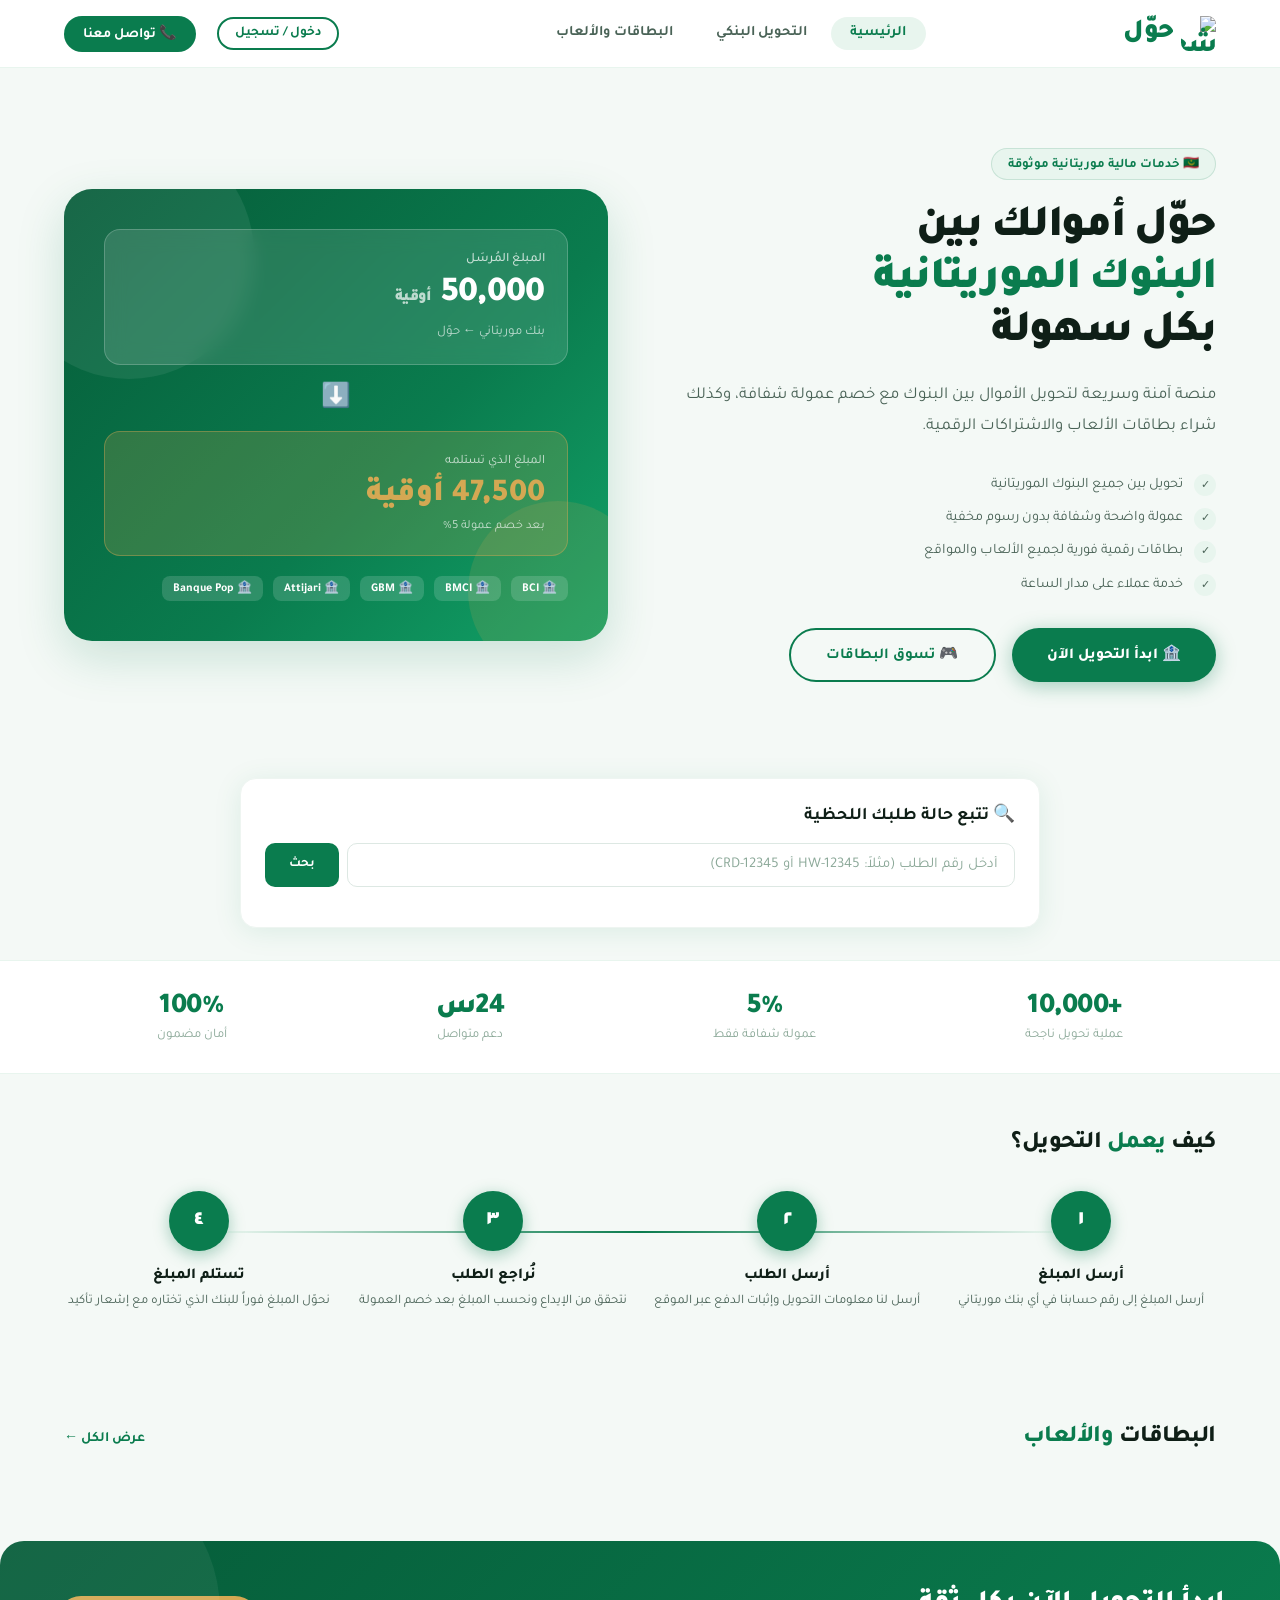
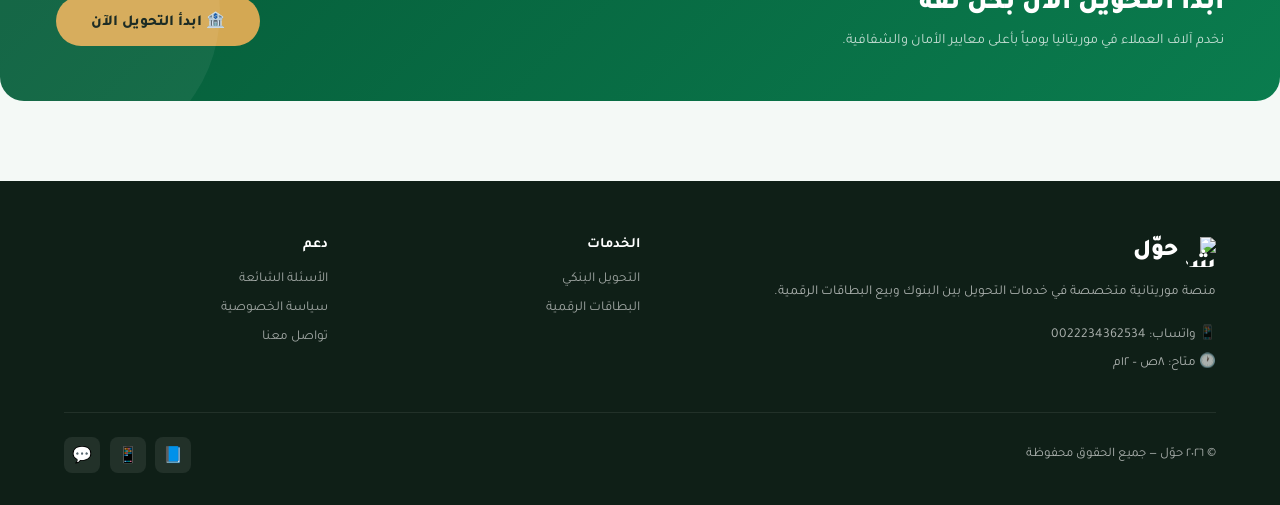
==== hwwil/public/index.html @ e420f44a "حفظ التعديلات النهائية لملفات الموقع" ====
<!DOCTYPE html>
<html lang="ar" dir="rtl">
<head><meta name="google-site-verification" content="wZn0Ly3qdV8YL1zXf5QxvAl361QUA0ZazM_RmFTi9qs" />
<meta charset="UTF-8"/>
<meta name="viewport" content="width=device-width, initial-scale=1.0"/>
<title>حوّل | خدمات التحويل والبطاقات الرقمية</title>

<meta name="description" content="موقع حوّل (Hawwil) - المنصة الموريتانية الأسرع والأكثر أماناً للتحويل المالي بين البنوك وشراء البطاقات الرقمية وبطاقات الألعاب.">
<meta name="keywords" content="حوّل, hawwil, تحويل بنكي موريتانيا, بنكيلي, السداد, مصروفي, بطاقات جوجل بلاي, شحن ألعاب, موريتانيا">
<meta name="author" content="Hawwil">

<meta property="og:title" content="حوّل | خدمات التحويل والبطاقات الرقمية">
<meta property="og:description" content="المنصة الموريتانية الأسرع والأكثر أماناً للتحويل المالي وشراء البطاقات الرقمية.">
<meta property="og:image" content="/apple-icon.png">
<meta property="og:type" content="website">

<meta name="apple-mobile-web-app-capable" content="yes">
<meta name="apple-mobile-web-app-status-bar-style" content="default">
<meta name="apple-mobile-web-app-title" content="حوّل">
<meta name="application-name" content="حوّل">

<link rel="apple-touch-icon" href="/apple-icon.png">
<link rel="icon" type="image/png" href="/apple-icon.png">

<link href="https://fonts.googleapis.com/css2?family=Tajawal:wght@300;400;500;700;800;900&display=swap" rel="stylesheet"/>
<link rel="stylesheet" href="css/index.css"/>
<link rel="stylesheet" href="css/main.css"/>
<style>
  /* توسيع حاوية الموقع لتقليل الفراغ الجانبي */
  body { overflow-x: hidden; }
  .hero, .stats-inner, .section, .footer-grid, .trust-banner { max-width: 1400px !important; margin: 0 auto; }
  
  .section-title-sm { font-size: 1.4rem; font-weight: 800; color: var(--ink); margin-bottom: 1.5rem; display: flex; align-items: center; gap: 0.6rem; }
  .section-title-sm span { font-size: 1.8rem; }
  .order-card { background: var(--white); border: 1.5px solid var(--sand); border-radius: 12px; padding: 1.2rem; margin-bottom: 1rem; box-shadow: var(--shadow); }
  .order-card-header { display: flex; justify-content: space-between; align-items: center; margin-bottom: 1rem; border-bottom: 1px dashed var(--sand); padding-bottom: .8rem; }
  .order-ref { font-family: monospace; font-size: .9rem; font-weight: 800; color: var(--green); background: var(--green-light); padding: .2rem .6rem; border-radius: 6px; }
  .order-status { font-size: .8rem; font-weight: 700; padding: .3rem .8rem; border-radius: 99px; }
  .status-pending { background: #FEF3C7; color: #D97706; }
  .status-done { background: var(--green-light); color: var(--green); }
  .status-rejected { background: var(--red-light); color: var(--red); }

  /* 🟢 تنسيقات السلايدر (من الحافة للحافة) 🟢 */
  .main-slider {
    position: relative;
    width: 100vw; /* يأخذ عرض الشاشة بالكامل */
    margin-right: calc(-50vw + 50%); /* اختراق الهوامش الجانبية يميناً */
    margin-left: calc(-50vw + 50%); /* اختراق الهوامش الجانبية يساراً */
    height: 240px; /* ارتفاع مناسب للجوال */
    background: #111;
    overflow: hidden;
    margin-bottom: 2.5rem;
    margin-top: -1rem; /* تقليل الفراغ العلوي */
  }
  @media (min-width: 768px) {
    .main-slider { height: 420px; } /* ارتفاع أكبر للآيباد والكمبيوتر */
  }
  .slider-wrapper {
    display: flex;
    width: 100%;
    height: 100%;
    transition: transform 0.6s cubic-bezier(0.25, 1, 0.5, 1);
  }
  .slide {
    min-width: 100%;
    height: 100%;
    position: relative;
    display: flex;
    align-items: center;
    justify-content: center;
    cursor: pointer;
    overflow: hidden;
  }
  /* الخلفية الضبابية لملء الفراغات الجانبية */
  .slide-bg {
    position: absolute;
    top: -30px; right: -30px; bottom: -30px; left: -30px;
    background-size: cover;
    background-position: center;
    filter: blur(25px) brightness(0.35); /* تأثير الضباب والظلام */
    z-index: 1;
  }
  /* الصورة الواضحة في المنتصف (بدون أي قص) */
  .slide img {
    position: relative;
    z-index: 2;
    max-width: 85%;
    max-height: 60%; /* يحمي الصورة من أن تلمس الحواف العلوية والسفلية */
    object-fit: contain; /* يمنع قص الصورة نهائياً */
    filter: drop-shadow(0 10px 20px rgba(0,0,0,0.6));
    transition: transform 0.3s;
  }
  .slide:hover img {
    transform: scale(1.05);
  }
  
  /* زر تسوق الآن بالأبيض والأخضر الداكن */
  .slide-btn {
    position: absolute;
    bottom: 20px;
    z-index: 3;
    background: var(--white); 
    color: var(--green-dark);
    padding: 8px 30px;
    border-radius: 99px;
    font-weight: 800;
    font-size: 1rem;
    box-shadow: 0 4px 15px rgba(0, 0, 0, 0.3);
    pointer-events: none;
  }
  
  /* الأسهم */
  .slider-nav {
    position: absolute; top: 50%; width: 100%;
    display: flex; justify-content: space-between;
    transform: translateY(-50%); padding: 0 1rem; pointer-events: none; z-index: 5;
  }
  .nav-btn {
    background: rgba(0,0,0,0.4); backdrop-filter: blur(5px);
    color: white; border: 2px solid rgba(255,255,255,0.2);
    width: 44px; height: 44px; border-radius: 50%;
    cursor: pointer; pointer-events: auto; display: flex; align-items: center; justify-content: center; font-size: 1.2rem; transition: all 0.3s;
  }
  .nav-btn:hover { background: var(--white); color: var(--green); border-color: var(--white); }
  
  /* النقاط السفلى */
  .slider-dots {
    position: absolute; bottom: 25px; left: 50%;
    transform: translateX(-50%); display: flex; gap: 8px; z-index: 5;
  }
  .dot { width: 8px; height: 8px; border-radius: 50%; background: rgba(255,255,255,0.4); cursor: pointer; transition: all 0.3s; }
  .dot.active { background: var(--white); width: 24px; border-radius: 8px; }

  /* 🟢 حل سحري لصور المنتجات في الأقسام السفلية لتكون كاملة وبدون قص 🟢 */
  .game-cover {
    display: flex;
    align-items: center;
    justify-content: center;
    padding: 15px; /* يترك مساحة تنفس حول الصورة */
  }
  .game-cover-img {
    object-fit: contain !important; /* يجبر الصورة على الظهور كاملة */
    width: 100% !important;
    height: 100% !important;
    border-radius: 0 !important; /* إلغاء التدوير الافتراضي إذا كان يسبب مشاكل */
    filter: drop-shadow(0 4px 8px rgba(0,0,0,0.2));
    transition: transform 0.3s;
  }
  .game-card:hover .game-cover-img {
    transform: scale(1.08); /* تكبير ناعم عند مرور الماوس */
  }

  @media (max-width: 800px) {
    nav { flex-wrap: wrap !important; padding: 0.8rem !important; }
    .logo { order: 1; }
    .nav-right { order: 2; }
    .nav-tabs { display: flex !important; order: 3; width: 100%; margin-top: 1rem; overflow-x: auto; white-space: nowrap; padding-bottom: 0.5rem; justify-content: flex-start !important; }
    .nav-tabs::-webkit-scrollbar { display: none; }
    .nav-tab { flex-shrink: 0; font-size: 0.85rem !important; }
    #navLoginBtn { padding: 0.4rem 0.6rem !important; font-size: 0.75rem !important; margin-left: 0.3rem !important; }
    .whatsapp-btn { padding: 0.4rem 0.6rem !important; font-size: 0.75rem !important; }
  }
</style>
</head>
<body>

<nav>
  <a href="#" class="logo" style="display: flex; align-items: center; gap: 0.5rem;">
    <img src="/apple-icon.png" alt="شعار حوّل" style="width: 35px; height: 35px; border-radius: 8px; object-fit: cover;">حوّل
  </a>
  <div class="nav-tabs">
    <button class="nav-tab active" onclick="showPage('home')">الرئيسية</button>
    <button class="nav-tab" onclick="showPage('transfer')">التحويل البنكي</button>
    <button class="nav-tab" onclick="showPage('cards')">البطاقات والألعاب</button>
    <button class="nav-tab" id="navProfileBtn" onclick="showPage('profile')" style="display:none;">👤 حسابي</button>
  </div>
  <div class="nav-right">
    <button class="btn-outline" id="navLoginBtn" onclick="openAuthModal()" style="padding: 0.4rem 1rem; font-size: 0.85rem; margin-left: 0.5rem;">دخول / تسجيل</button>
    <button class="whatsapp-btn" onclick="window.open('https://wa.me/22234362534','_blank')">📞 تواصل معنا</button>
  </div>
</nav>

<div class="page active" id="page-home">
  <div style="max-width:1400px;margin:0 auto">
    <div class="hero">
      <div>
        <div class="hero-badge">🇲🇷 خدمات مالية موريتانية موثوقة</div>
        <h1>حوّل أموالك بين<br/><em>البنوك الموريتانية</em><br/>بكل سهولة</h1>
        <p class="hero-sub">منصة آمنة وسريعة لتحويل الأموال بين البنوك مع خصم عمولة شفافة، وكذلك شراء بطاقات الألعاب والاشتراكات الرقمية.</p>
        <div class="hero-features">
          <div class="hero-feat"><div class="feat-check">✓</div>تحويل بين جميع البنوك الموريتانية</div>
          <div class="hero-feat"><div class="feat-check">✓</div>عمولة واضحة وشفافة بدون رسوم مخفية</div>
          <div class="hero-feat"><div class="feat-check">✓</div>بطاقات رقمية فورية لجميع الألعاب والمواقع</div>
          <div class="hero-feat"><div class="feat-check">✓</div>خدمة عملاء على مدار الساعة</div>
        </div>
        <div class="hero-cta">
          <button class="btn-main" onclick="showPage('transfer')">🏦 ابدأ التحويل الآن</button>
          <button class="btn-outline" onclick="showPage('cards')">🎮 تسوق البطاقات</button>
        </div>
      </div>
      <div class="hero-visual">
        <div class="visual-card">
          <div class="visual-card-title">المبلغ المُرسَل</div>
          <div class="visual-amount">50,000 <span style="font-size:1rem;opacity:.7">أوقية</span></div>
          <div class="visual-sub">بنك موريتاني ← حوّل</div>
        </div>
        <div class="visual-arrow">⬇️</div>
        <div class="visual-result">
          <div class="visual-result-label">المبلغ الذي تستلمه</div>
          <div class="visual-result-amount">47,500 أوقية</div>
          <div style="font-size:.78rem;opacity:.7;margin-top:.3rem">بعد خصم عمولة 5%</div>
        </div>
        <div class="visual-banks">
          <div class="vbank">🏦 BCI</div>
          <div class="vbank">🏦 BMCI</div>
          <div class="vbank">🏦 GBM</div>
          <div class="vbank">🏦 Attijari</div>
          <div class="vbank">🏦 Banque Pop</div>
        </div>
      </div>
    </div>

    <div class="search-order-container" style="max-width:800px; margin: 2rem auto; padding: 1.5rem; background: var(--white); border-radius: 16px; border: 1.5px solid var(--sand); box-shadow: var(--shadow);">
      <h3 style="margin-bottom: 1rem; display: flex; align-items: center; gap: .5rem; font-size: 1.1rem; color: var(--ink);">🔍 تتبع حالة طلبك اللحظية</h3>
      <div style="display: flex; gap: .5rem;">
        <input type="text" id="orderIdInput" class="form-input" placeholder="أدخل رقم الطلب (مثلاً: HW-12345 أو CRD-12345)" style="flex: 1; border: 1.5px solid #DDE8E3;">
        <button onclick="checkOrderStatus()" style="background: var(--green); color: white; border: none; padding: .8rem 1.5rem; border-radius: 10px; cursor: pointer; font-weight: bold; font-family: inherit;">بحث</button>
      </div>
      <div id="orderStatusResult" style="margin-top: 1rem; text-align: center; font-weight: 800; font-size: 1.1rem;"></div>
    </div>

  </div>

  <div class="stats-bar">
    <div class="stats-inner">
      <div class="stat"><div class="stat-val">+10,000</div><div class="stat-label">عملية تحويل ناجحة</div></div>
      <div class="stat"><div class="stat-val">5%</div><div class="stat-label">عمولة شفافة فقط</div></div>
      <div class="stat"><div class="stat-val">24س</div><div class="stat-label">دعم متواصل</div></div>
      <div class="stat"><div class="stat-val">100%</div><div class="stat-label">أمان مضمون</div></div>
    </div>
  </div>

  <div class="section">
    <div class="section-head">
      <h2 class="section-title">كيف <span>يعمل</span> التحويل؟</h2>
    </div>
    <div class="steps">
      <div class="step"><div class="step-num">١</div><div class="step-title">أرسل المبلغ</div><div class="step-desc">أرسل المبلغ إلى رقم حسابنا في أي بنك موريتاني</div></div>
      <div class="step"><div class="step-num">٢</div><div class="step-title">أرسل الطلب</div><div class="step-desc">أرسل لنا معلومات التحويل وإثبات الدفع عبر الموقع</div></div>
      <div class="step"><div class="step-num">٣</div><div class="step-title">نُراجع الطلب</div><div class="step-desc">نتحقق من الإيداع ونحسب المبلغ بعد خصم العمولة</div></div>
      <div class="step"><div class="step-num">٤</div><div class="step-title">تستلم المبلغ</div><div class="step-desc">نحوّل المبلغ فوراً للبنك الذي تختاره مع إشعار تأكيد</div></div>
    </div>
  </div>

  <div class="section">
    <div class="section-head">
      <h2 class="section-title">البطاقات <span>والألعاب</span></h2>
      <a href="#" class="see-all" onclick="showPage('cards');return false">عرض الكل ←</a>
    </div>
    <div class="games-grid" id="homeGamesGrid"></div>
  </div>

  <div style="max-width:1400px;margin:0 auto">
    <div class="trust-banner">
      <div>
        <h2>ابدأ التحويل الآن بكل ثقة</h2>
        <p>نخدم آلاف العملاء في موريتانيا يومياً بأعلى معايير الأمان والشفافية.</p>
      </div>
      <button class="trust-btn" onclick="showPage('transfer')">🏦 ابدأ التحويل الآن</button>
    </div>
  </div>
</div>

<div class="page" id="page-transfer">
  <div class="transfer-page">
    <div class="transfer-header">
      <div style="display:inline-flex;align-items:center;gap:.5rem;background:var(--green-light);color:var(--green);border-radius:99px;padding:.35rem 1rem;font-size:.82rem;font-weight:700;margin-bottom:1rem">🏦 خدمة التحويل البنكي</div>
      <h2>تحويل بين البنوك الموريتانية</h2>
      <p>أرسل لنا المبلغ وسنحوله لأي بنك تختاره بعد خصم عمولة 5% فقط</p>
    </div>
    <div class="form-card" id="transferForm">
      <div class="form-section-title"><div class="form-section-icon">👤</div>بيانات العميل</div>
      <div class="form-grid">
        <div class="form-group"><label>الاسم الكامل</label><input class="form-input" id="clientName" type="text" placeholder="محمد ولد أحمد"/></div>
        <div class="form-group"><label>رقم الهاتف</label><input class="form-input" id="clientPhone" type="tel" placeholder="2222 00 222"/></div>
      </div>
      <div class="form-section-title" style="margin-top:1.5rem"><div class="form-section-icon">💰</div>المبلغ والعمولة</div>
      <div class="form-grid">
        <div class="form-group"><label>المبلغ المُرسَل (أوقية)</label><input class="form-input" id="sendAmount" type="number" placeholder="10000" oninput="calcAmount()"/></div>
        <div class="form-group"><label>نسبة العمولة</label>
          <select class="form-select" id="commRate" onchange="calcAmount()">
            <option value="5">5% — عادي</option>
          </select>
        </div>
      </div>
      <div class="calc-box">
        <div class="calc-row"><span class="calc-label">المبلغ المُرسَل</span><span class="calc-val" id="calcSent">—</span></div>
        <div class="calc-row"><span class="calc-label">العمولة</span><span class="calc-val" id="calcComm" style="color:#C0392B">—</span></div>
        <div class="calc-row calc-total"><span class="calc-label">✅ المبلغ الذي يستلمه العميل</span><span class="calc-val" id="calcReceive">—</span></div>
      </div>
      <div class="form-section-title" style="margin-top:1.5rem"><div class="form-section-icon">📤</div>بنك الإرسال</div>
      <div class="banks-grid" id="fromBanks"></div>
      
      <div class="divider">⬇ سيتم التحويل إلى</div>
      <div class="form-section-title"><div class="form-section-icon">📥</div>بنك الاستلام</div>
      <div class="banks-grid" id="toBanks"></div>
      
      <div class="form-group full" style="margin-top:1.2rem">
        <label>رقم حساب المستلم (أو رقم الهاتف المربوط بالبنك) *</label>
        <input class="form-input" id="toAccount" type="text" placeholder="مثال: 0000123456 أو 33334444"/>
      </div>
      
      <div class="form-group" style="margin-top:.8rem">
        <label>ملاحظات إضافية (اختياري)</label>
        <input class="form-input" id="notes" type="text" placeholder="أي معلومات إضافية..."/>
      </div>

      <div style="background: var(--green-light); border: 2px dashed var(--green); border-radius: 12px; padding: 1.5rem; text-align: center; margin-top: 1.5rem;">
        <div style="font-weight: 800; color: var(--green); font-size: 1.1rem; margin-bottom: 0.5rem;">📱 رقمنا لاستلام الحوالات</div>
        <div style="font-size: 1.8rem; font-weight: 900; letter-spacing: 2px; color: var(--ink);">34362534</div>
        <div style="font-size: 0.9rem; color: var(--mid); margin-top: 0.5rem;">يرجى تحويل المبلغ الإجمالي إلى هذا الرقم أولاً، ثم إرفاق صورة الوصل أدناه لتأكيد الطلب.</div>
      </div>
      
      <div class="form-section-title" style="margin-top:1.5rem"><div class="form-section-icon">📸</div>إرفاق صورة الوصل (الدليل) *</div>
      <div class="form-group full" style="margin-top:1rem">
        <input type="file" id="receiptImage" accept="image/*" style="display: none;" onchange="handleImagePreview(event, 'transfer')">
        
        <div id="uploadPlaceholder" onclick="document.getElementById('receiptImage').click()" style="border: 2px dashed var(--green); border-radius: 12px; padding: 2rem; text-align: center; cursor: pointer; background: var(--white); transition: all 0.2s;">
          <div style="font-size: 2rem; margin-bottom: 0.5rem;">📥</div>
          <div style="font-weight: 700; color: var(--green);">اضغط هنا لاختيار صورة الوصل</div>
          <div style="font-size: 0.8rem; color: var(--mid); margin-top: 0.3rem;">يدعم JPG, PNG</div>
        </div>

        <div id="imagePreviewContainer" style="display: none; margin-top: 1rem; position: relative; width: fit-content;">
          <img id="imgPreview" src="#" alt="معاينة الوصل" style="max-width: 100%; height: auto; max-height: 250px; border-radius: 12px; border: 2px solid var(--green); box-shadow: var(--shadow);">
          <button type="button" onclick="document.getElementById('receiptImage').click()" style="position: absolute; bottom: 10px; right: 10px; background: rgba(0,0,0,0.7); color: white; border: none; padding: 0.5rem 1rem; border-radius: 8px; cursor: pointer; font-size: 0.8rem;">🔄 تغيير الصورة</button>
        </div>
      </div>

      <button class="submit-btn" style="margin-top:1.5rem" onclick="submitTransfer()">✅ إرسال طلب التحويل</button>
    </div>
    
    <div class="success-card" id="successCard">
      <div class="success-icon">✅</div>
      <div class="success-title">تم استلام طلبك بنجاح!</div>
      <div class="success-sub">سيتم مراجعة طلبك وإتمام التحويل. يمكنك تتبع طلبك عبر الصفحة الرئيسية.</div>
      <div class="success-ref" id="successRef">رقم الطلب: #——</div>
      <button class="btn-main" onclick="resetTransfer()" style="width:100%">طلب تحويل جديد</button>
    </div>
  </div>
</div>

<div class="page" id="page-cards">
  <div class="section" style="padding-top:2rem"> <div class="main-slider" id="cardsSlider">
      <div class="slider-wrapper" id="sliderWrapper">
        </div>
      <div class="slider-nav">
        <button class="nav-btn prev" onclick="moveSlider(-1)">❮</button>
        <button class="nav-btn next" onclick="moveSlider(1)">❯</button>
      </div>
      <div class="slider-dots" id="sliderDots"></div>
    </div>

    <div style="margin-bottom: 3.5rem; background: var(--white); padding: 2rem; border-radius: 16px; border: 1.5px solid var(--sand); box-shadow: var(--shadow);">
      <h3 class="section-title-sm"><span>🎮</span> شحن الألعاب</h3>
      <p style="color: var(--muted); margin-bottom: 1.5rem; font-size: 0.9rem;">شحن فوري لأشهر الألعاب (ببجي، فري فاير، والمزيد)</p>
      <div class="games-grid" id="gamesOnlyGrid"></div>
    </div>

    <div style="margin-bottom: 3.5rem; background: var(--white); padding: 2rem; border-radius: 16px; border: 1.5px solid var(--sand); box-shadow: var(--shadow);">
      <h3 class="section-title-sm"><span>💳</span> بطاقات واشتراكات</h3>
      <p style="color: var(--muted); margin-bottom: 1.5rem; font-size: 0.9rem;">اشتراكات وبطاقات هدايا (نتفلكس، آبل، بلايستيشن، والمزيد)</p>
      <div class="games-grid" id="servicesOnlyGrid"></div>
    </div>

  </div>
</div>

<div class="page" id="page-profile">
  <div class="section" style="padding-top:3rem; max-width:900px; margin:0 auto;">
    <div class="transfer-header" style="margin-bottom:2rem; text-align:right;">
      <h2>👤 حسابي وطلباتي</h2>
      <p id="profileUserEmail" style="color:var(--mid);font-size:1rem;margin-top:.5rem; font-weight:bold;">جاري التحميل...</p>
      <button onclick="logoutUser()" class="btn-outline" style="margin-top:1rem; border-color:var(--red); color:var(--red); padding: .4rem 1rem;">تسجيل الخروج</button>
    </div>
    
    <div style="display:flex; gap:1rem; margin-bottom:1.5rem; border-bottom:1.5px solid var(--sand); padding-bottom:1rem;">
      <button class="nav-tab active" id="tabMyTransfers" onclick="switchProfileTab('transfers')">🏦 تحويلاتي</button>
      <button class="nav-tab" id="tabMyCards" onclick="switchProfileTab('cards')">🎮 بطاقاتي</button>
    </div>

    <div id="myTransfersContainer">
      <div id="myTransfersList">
        <p style="text-align:center; padding:2rem; color:var(--muted);">⏳ جاري جلب التحويلات...</p>
      </div>
    </div>

    <div id="myCardsContainer" style="display:none;">
      <div id="myCardsList">
        <p style="text-align:center; padding:2rem; color:var(--muted);">⏳ جاري جلب البطاقات...</p>
      </div>
    </div>
  </div>
</div>

<div class="modal-overlay" id="modal" onclick="closeModal(event)">
  <div class="modal">
    <div class="modal-header">
      <div class="modal-title" id="modalTitle">اختر الباقة</div>
      <button class="modal-close" onclick="closeModal()">✕</button>
    </div>
    <div class="modal-body">
      <div class="modal-game-info">
        <div class="modal-icon" id="modalIcon" style="background:var(--green-light)"></div>
        <div><div class="modal-game-name" id="modalGameName"></div><div class="modal-game-sub">اختر الكمية المناسبة</div></div>
      </div>
      
      <div class="modal-pkgs" id="modalPkgs"></div>
      
      <div class="form-section-title" style="margin-top:1.2rem"><div class="form-section-icon">🏦</div>اختر بنك الدفع</div>
      <div class="banks-grid" id="paymentBanks" style="margin-bottom: 1.2rem; gap: 0.5rem; grid-template-columns: repeat(auto-fill, minmax(100px, 1fr));">
        </div>
      
      <div class="form-group" style="margin-bottom:1rem">
          <label>معرّف اللاعب / الحساب (اختياري للبطاقات)</label>
          <input class="form-input" id="modalPlayerId" type="text" placeholder="أدخل معرفك أو حسابك"/>
      </div>
      
      <div class="form-group" style="margin-bottom:1.2rem">
          <label>رقم هاتفك للتأكيد</label>
          <input class="form-input" id="modalPhone" type="tel" placeholder="2222 00 222"/>
      </div>
      
      <div class="calc-box" style="margin-bottom:1.2rem">
        <div class="calc-row calc-total"><span class="calc-label">💰 إجمالي المبلغ</span><span class="calc-val" id="modalTotal">اختر باقة أولاً</span></div>
      </div>

      <div style="background: var(--green-light); border: 2px dashed var(--green); border-radius: 12px; padding: 1rem; text-align: center; margin-bottom: 1.5rem;">
        <div style="font-weight: 800; color: var(--green); font-size: 1rem; margin-bottom: 0.3rem;" id="paymentInstruction">📱 للطلب يرجى الدفع للرقم:</div>
        <div style="font-size: 1.5rem; font-weight: 900; letter-spacing: 2px; color: var(--ink);">34362534</div>
      </div>

      <div class="form-group full" style="margin-bottom:1.5rem">
        <label style="font-weight: 800; display: block; margin-bottom: 0.5rem;">صورة الوصل (إلزامي) *</label>
        <input type="file" id="modalReceiptImage" accept="image/*" style="display: none;" onchange="handleImagePreview(event, 'card')">
        
        <div id="modalUploadPlaceholder" onclick="document.getElementById('modalReceiptImage').click()" style="border: 2px dashed var(--green); border-radius: 10px; padding: 1.5rem; text-align: center; cursor: pointer; background: var(--white); transition: all 0.2s;">
          <div style="font-size: 1.5rem; margin-bottom: 0.5rem;">📥</div>
          <div style="font-weight: 700; color: var(--green); font-size: 0.9rem;">اضغط لإرفاق وصل الدفع</div>
        </div>

        <div id="modalImagePreviewContainer" style="display: none; margin-top: 0.5rem; position: relative; width: 100%; text-align: center;">
          <img id="modalImgPreview" src="#" alt="معاينة الوصل" style="max-width: 100%; height: auto; max-height: 150px; border-radius: 10px; border: 2px solid var(--green);">
          <button type="button" onclick="document.getElementById('modalReceiptImage').click()" style="position: absolute; bottom: 5px; right: 5px; background: rgba(0,0,0,0.7); color: white; border: none; padding: 0.3rem 0.6rem; border-radius: 6px; cursor: pointer; font-size: 0.75rem;">🔄 تغيير</button>
        </div>
      </div>
      
      <button class="submit-btn" onclick="submitCard()">✅ إرسال الطلب الآن</button>
    </div>
  </div>
</div>

<div class="modal-overlay" id="authModal" onclick="closeAuthModal(event)">
  <div class="modal" style="max-width: 400px; margin: auto;">
    <div class="modal-header">
      <div class="modal-title" id="authModalTitle">تسجيل الدخول</div>
      <button class="modal-close" onclick="document.getElementById('authModal').classList.remove('open')">✕</button>
    </div>
    <div class="modal-body">
      <div style="display:flex; gap:1rem; margin-bottom:1.5rem;">
        <button class="nav-tab active" id="authLoginTab" style="flex:1; text-align:center;" onclick="switchAuthMode('login')">دخول</button>
        <button class="nav-tab" id="authRegisterTab" style="flex:1; text-align:center;" onclick="switchAuthMode('register')">حساب جديد</button>
      </div>
      
      <div class="form-group"><label>البريد الإلكتروني</label><input class="form-input" id="authEmail" type="email" placeholder="example@gmail.com"/></div>
      <div class="form-group" style="margin-bottom:1.5rem"><label>كلمة المرور</label><input class="form-input" id="authPass" type="password" placeholder="••••••••"/></div>
      <div id="authErrorMsg" style="color:var(--red); font-size:.85rem; margin-bottom:1rem; text-align:center; display:none;"></div>
      
      <button class="submit-btn" id="authSubmitBtn" onclick="handleAuthEmail()">تسجيل الدخول</button>

      <div style="text-align:center; margin:1.5rem 0; color:var(--muted); font-size:.85rem; position:relative;">
        <hr style="border:none; border-top:1px solid var(--sand); position:absolute; top:50%; width:100%; z-index:1;">
        <span style="background:var(--white); padding:0 10px; position:relative; z-index:2;">أو</span>
      </div>

      <button class="submit-btn" style="background:#fff; color:var(--ink); border:1.5px solid var(--sand); display:flex; align-items:center; justify-content:center; gap:.8rem;" onclick="handleAuthGoogle()">
        <img src="https://www.gstatic.com/firebasejs/ui/2.0.0/images/auth/google.svg" style="width:20px;">
        المتابعة باستخدام Google
      </button>
    </div>
  </div>
</div>

<footer>
  <div class="footer-grid">
    <div>
      <div class="footer-logo" style="display: flex; align-items: center; gap: 0.5rem;">
        <img src="/apple-icon.png" alt="شعار حوّل" style="width: 30px; height: 30px; border-radius: 6px; object-fit: cover;">حوّل
      </div>
      <p class="footer-desc">منصة موريتانية متخصصة في خدمات التحويل بين البنوك وبيع البطاقات الرقمية.</p>
      <div class="footer-contact">
        <div class="footer-contact-item">📱 واتساب: 0022234362534</div>
        <div class="footer-contact-item">🕐 متاح: ٨ص – ١٢م</div>
      </div>
    </div>
    <div>
      <div class="fh">الخدمات</div>
      <ul class="fl">
        <li><a href="#" onclick="showPage('transfer');return false">التحويل البنكي</a></li>
        <li><a href="#" onclick="showPage('cards');return false">البطاقات الرقمية</a></li>
      </ul>
    </div>
    <div>
      <div class="fh">دعم</div>
      <ul class="fl">
        <li><a href="#">الأسئلة الشائعة</a></li>
        <li><a href="#">سياسة الخصوصية</a></li>
        <li><a href="#">تواصل معنا</a></li>
      </ul>
    </div>
  </div>
  <div class="footer-bottom">
    <div>© ٢٠٢٦ حوّل — جميع الحقوق محفوظة</div>
    <div class="footer-social">
      <button class="soc" onclick="window.open('https://www.facebook.com/share/1HhNm2E6GH/?mibextid=wwXIfr','_blank')">📘</button>
      <button class="soc" onclick="window.open('https://www.tiktok.com/@hawwil2.web.app?_r=1&_t=ZS-96BizYmtasS','_blank')">📱</button>
      <button class="soc" onclick="window.open('https://wa.me/22234362534','_blank')">💬</button>
    </div>
  </div>
</footer>

<div class="toast" id="toast"></div>
<script type="module" src="js/index.js"></script>
</body>
</html>
---- hwwil/public/css/index.css ----
/* ══════════════════════════════════════
   base.css — المتغيرات والأساسيات
   ══════════════════════════════════════ */

*,*::before,*::after{box-sizing:border-box;margin:0;padding:0}

:root{
  --green:#0A7C4E;
  --green-dark:#065C39;
  --green-light:#E8F5EE;
  --green-mid:#12A368;
  --gold:#D4A853;
  --gold-light:#FBF4E3;
  --ink:#0F1F17;
  --mid:#4A6357;
  --muted:#8BA898;
  --bg:#F4F9F6;
  --white:#FFFFFF;
  --sand:#EEF5F1;
  --radius:16px;
  --shadow:0 4px 28px rgba(10,124,78,.10);
  --shadow-lg:0 16px 48px rgba(10,124,78,.18);
}

body{
  font-family:'Tajawal',sans-serif;
  background:var(--bg);
  color:var(--ink);
  direction:rtl;
  overflow-x:hidden;
}

/* SCROLLBAR */
::-webkit-scrollbar{width:6px}
::-webkit-scrollbar-track{background:var(--sand)}
::-webkit-scrollbar-thumb{background:var(--green-mid);border-radius:99px}

/* TOAST */
.toast{
  position:fixed;bottom:2rem;left:50%;
  transform:translateX(-50%) translateY(80px);
  background:var(--green-dark);color:#fff;border-radius:99px;
  padding:.75rem 1.8rem;font-size:.9rem;font-weight:700;
  box-shadow:0 8px 30px rgba(0,0,0,.25);z-index:999;
  transition:transform .4s cubic-bezier(.34,1.56,.64,1),opacity .3s;
  opacity:0;white-space:nowrap;
}
.toast.show{transform:translateX(-50%) translateY(0);opacity:1}

/* ANIMATIONS */
@keyframes fadeIn{from{opacity:0;transform:translateY(12px)}to{opacity:1;transform:translateY(0)}}
@keyframes slideUp{from{opacity:0;transform:translateY(30px)}to{opacity:1;transform:translateY(0)}}
@keyframes pulse{0%,100%{opacity:1}50%{opacity:.4}}
---- hwwil/public/css/main.css ----
/* ══════════════════════════════════════
   main.css — أنماط الواجهة الرئيسية
   ══════════════════════════════════════ */

/* NAV */
nav{
  position:sticky;top:0;z-index:200;
  background:rgba(255,255,255,.95);backdrop-filter:blur(18px);
  border-bottom:1.5px solid var(--green-light);
  padding:0 5%;display:flex;align-items:center;justify-content:space-between;
  height:68px;
}
.logo{font-size:1.7rem;font-weight:900;color:var(--green);text-decoration:none;letter-spacing:-.03em;display:flex;align-items:center;gap:.4rem}
.logo-icon{width:36px;height:36px;background:var(--green);border-radius:10px;display:flex;align-items:center;justify-content:center;color:#fff;font-size:1.1rem}
.nav-tabs{display:flex;gap:.3rem}
.nav-tab{padding:.5rem 1.2rem;border:none;border-radius:99px;font-family:inherit;font-size:.9rem;font-weight:600;cursor:pointer;background:transparent;color:var(--mid);transition:all .2s;}
.nav-tab.active,.nav-tab:hover{background:var(--green-light);color:var(--green)}
.nav-right{display:flex;align-items:center;gap:.8rem}
.whatsapp-btn{display:flex;align-items:center;gap:.4rem;background:var(--green);color:#fff;border:none;border-radius:99px;padding:.5rem 1.2rem;font-family:inherit;font-size:.88rem;font-weight:700;cursor:pointer;transition:background .2s,transform .15s;}
.whatsapp-btn:hover{background:var(--green-dark);transform:translateY(-1px)}

/* PAGES */
.page{display:none;animation:fadeIn .35s ease}
.page.active{display:block}

/* HERO */
.hero{padding:5rem 5% 4rem;max-width:1300px;margin:0 auto;display:grid;grid-template-columns:1fr 1fr;gap:4rem;align-items:center;}
.hero-badge{display:inline-flex;align-items:center;gap:.4rem;background:var(--green-light);color:var(--green);border-radius:99px;padding:.35rem 1rem;font-size:.82rem;font-weight:700;margin-bottom:1.4rem;border:1px solid rgba(10,124,78,.15);}
.hero h1{font-size:clamp(2rem,3.5vw,3rem);font-weight:900;line-height:1.18;letter-spacing:-.03em;margin-bottom:1.2rem;}
.hero h1 em{color:var(--green);font-style:normal}
.hero-sub{color:var(--mid);font-size:1.05rem;line-height:1.85;margin-bottom:2rem}
.hero-features{display:flex;flex-direction:column;gap:.7rem;margin-bottom:2rem}
.hero-feat{display:flex;align-items:center;gap:.7rem;font-size:.9rem;color:var(--mid)}
.feat-check{width:22px;height:22px;background:var(--green-light);border-radius:50%;display:flex;align-items:center;justify-content:center;flex-shrink:0;font-size:.7rem}
.hero-cta{display:flex;gap:1rem;flex-wrap:wrap}
.btn-main{background:var(--green);color:#fff;border:none;border-radius:99px;padding:.9rem 2.2rem;font-family:inherit;font-size:.95rem;font-weight:800;cursor:pointer;transition:all .2s;box-shadow:0 4px 20px rgba(10,124,78,.35);}
.btn-main:hover{background:var(--green-dark);transform:translateY(-2px)}
.btn-outline{background:transparent;color:var(--green);border:2px solid var(--green);border-radius:99px;padding:.9rem 2.2rem;font-family:inherit;font-size:.95rem;font-weight:700;cursor:pointer;transition:all .2s;}
.btn-outline:hover{background:var(--green-light);transform:translateY(-2px)}

/* HERO VISUAL */
.hero-visual{background:linear-gradient(135deg,var(--green-dark) 0%,var(--green) 60%,var(--green-mid) 100%);border-radius:28px;padding:2.5rem;color:#fff;position:relative;overflow:hidden;box-shadow:var(--shadow-lg);}
.hero-visual::before{content:'';position:absolute;top:-60px;left:-60px;width:250px;height:250px;border-radius:50%;background:rgba(255,255,255,.07);}
.hero-visual::after{content:'';position:absolute;bottom:-40px;right:-40px;width:180px;height:180px;border-radius:50%;background:rgba(212,168,83,.15);}
.visual-card{background:rgba(255,255,255,.12);backdrop-filter:blur(10px);border:1px solid rgba(255,255,255,.2);border-radius:16px;padding:1.4rem;position:relative;z-index:1;}
.visual-card-title{font-size:.8rem;opacity:.75;margin-bottom:.4rem;font-weight:500}
.visual-amount{font-size:2.2rem;font-weight:900;margin-bottom:.3rem;letter-spacing:-.02em}
.visual-sub{font-size:.82rem;opacity:.7}
.visual-arrow{display:flex;align-items:center;justify-content:center;margin:1rem 0;font-size:1.5rem}
.visual-result{background:rgba(212,168,83,.2);border:1px solid rgba(212,168,83,.4);border-radius:16px;padding:1.4rem;position:relative;z-index:1;}
.visual-result-label{font-size:.8rem;opacity:.75;margin-bottom:.4rem}
.visual-result-amount{font-size:2rem;font-weight:900;color:var(--gold)}
.visual-banks{display:flex;gap:.6rem;margin-top:1.2rem;position:relative;z-index:1;flex-wrap:wrap}
.vbank{background:rgba(255,255,255,.15);border-radius:8px;padding:.3rem .7rem;font-size:.75rem;font-weight:600}

/* STATS BAR */
.stats-bar{background:var(--white);border-top:1px solid var(--green-light);border-bottom:1px solid var(--green-light);padding:1.8rem 5%;}
.stats-inner{max-width:1300px;margin:0 auto;display:flex;justify-content:space-around;flex-wrap:wrap;gap:1.5rem}
.stat{text-align:center}
.stat-val{font-size:1.8rem;font-weight:900;color:var(--green);letter-spacing:-.02em}
.stat-label{font-size:.82rem;color:var(--muted);margin-top:.2rem}

/* SECTIONS */
.section{padding:3.5rem 5%;max-width:1300px;margin:0 auto}
.section-head{display:flex;align-items:baseline;justify-content:space-between;margin-bottom:2rem}
.section-title{font-size:1.5rem;font-weight:800;letter-spacing:-.02em}
.section-title span{color:var(--green)}
.see-all{color:var(--green);font-size:.88rem;font-weight:700;text-decoration:none;transition:opacity .2s}
.see-all:hover{opacity:.7}

/* TRANSFER FORM */
.transfer-page{padding:3rem 5%;max-width:900px;margin:0 auto}
.transfer-header{text-align:center;margin-bottom:3rem}
.transfer-header h2{font-size:2rem;font-weight:900;margin-bottom:.6rem;letter-spacing:-.02em}
.transfer-header p{color:var(--mid);font-size:1rem;line-height:1.7}
.form-card{background:var(--white);border-radius:24px;padding:2.5rem;box-shadow:var(--shadow);border:1.5px solid var(--green-light);}
.form-section-title{display:flex;align-items:center;gap:.6rem;font-size:1rem;font-weight:800;color:var(--ink);margin-bottom:1.4rem;padding-bottom:.8rem;border-bottom:1.5px solid var(--sand);}
.form-section-icon{width:32px;height:32px;background:var(--green-light);border-radius:8px;display:flex;align-items:center;justify-content:center;font-size:1rem;flex-shrink:0}
.form-grid{display:grid;grid-template-columns:1fr 1fr;gap:1.2rem;margin-bottom:1.5rem}
.form-group{display:flex;flex-direction:column;gap:.4rem}
.form-group.full{grid-column:1/-1}
label{font-size:.85rem;font-weight:700;color:var(--ink)}
.form-input,.form-select{width:100%;padding:.75rem 1rem;border:1.5px solid #DDE8E3;border-radius:10px;font-family:inherit;font-size:.93rem;color:var(--ink);background:var(--white);transition:border-color .2s,box-shadow .2s;outline:none;}
.form-input:focus,.form-select:focus{border-color:var(--green);box-shadow:0 0 0 3px rgba(10,124,78,.1)}
.form-input::placeholder{color:var(--muted)}

/* CALC BOX */
.calc-box{background:var(--green-light);border-radius:14px;padding:1.4rem 1.6rem;margin-bottom:1.5rem;border:1.5px solid rgba(10,124,78,.15);}
.calc-row{display:flex;justify-content:space-between;align-items:center;padding:.4rem 0}
.calc-row:not(:last-child){border-bottom:1px solid rgba(10,124,78,.1)}
.calc-label{font-size:.85rem;color:var(--mid)}
.calc-val{font-size:.9rem;font-weight:700;color:var(--ink)}
.calc-total .calc-label{color:var(--green);font-weight:800;font-size:.95rem}
.calc-total .calc-val{color:var(--green);font-size:1.2rem;font-weight:900}

/* BANK BUTTONS */
.banks-grid{display:grid;grid-template-columns:repeat(3,1fr);gap:.8rem;margin-bottom:1.5rem}
.bank-btn{border:2px solid #DDE8E3;border-radius:12px;padding:.8rem .6rem;background:var(--white);cursor:pointer;text-align:center;transition:all .2s;font-family:inherit;}
.bank-btn:hover,.bank-btn.selected{border-color:var(--green);background:var(--green-light)}
.bank-btn.selected .bank-name{color:var(--green)}
.bank-icon{font-size:1.6rem;margin-bottom:.3rem}
.bank-name{font-size:.78rem;font-weight:700;color:var(--ink)}
.divider{display:flex;align-items:center;gap:1rem;margin:1.8rem 0;color:var(--muted);font-size:.85rem}
.divider::before,.divider::after{content:'';flex:1;height:1px;background:var(--sand)}

/* SUBMIT / INFO */
.submit-btn{width:100%;padding:1rem;background:var(--green);color:#fff;border:none;border-radius:12px;font-family:inherit;font-size:1rem;font-weight:800;cursor:pointer;transition:all .2s;box-shadow:0 4px 20px rgba(10,124,78,.3);display:flex;align-items:center;justify-content:center;gap:.5rem;}
.submit-btn:hover{background:var(--green-dark);transform:translateY(-2px)}
.info-note{background:var(--gold-light);border:1.5px solid rgba(212,168,83,.3);border-radius:12px;padding:1rem 1.2rem;margin-top:1.2rem;display:flex;gap:.7rem;align-items:flex-start;font-size:.85rem;line-height:1.65;color:#7A5C1E;}

/* GAMES GRID */
.games-grid{display:grid;grid-template-columns:repeat(4,1fr);gap:1.2rem}
.game-card{background:var(--white);border-radius:var(--radius);overflow:hidden;border:1.5px solid var(--sand);transition:all .25s;cursor:pointer;}
.game-card:hover{transform:translateY(-5px);box-shadow:var(--shadow-lg);border-color:var(--green-light)}
.game-cover{width:100%;aspect-ratio:16/9;display:flex;align-items:center;justify-content:center;font-size:3.5rem;position:relative;}
.game-badge{position:absolute;top:.6rem;right:.6rem;background:var(--gold);color:#fff;border-radius:6px;padding:.15rem .5rem;font-size:.7rem;font-weight:800}
.game-body{padding:1rem 1.1rem 1.2rem}
.game-name{font-size:.95rem;font-weight:800;margin-bottom:.3rem}
.game-desc{font-size:.78rem;color:var(--muted);margin-bottom:.8rem;line-height:1.5}
.packages-grid{display:grid;grid-template-columns:repeat(3,1fr);gap:.6rem}
.pkg{border:1.5px solid #DDE8E3;border-radius:10px;padding:.6rem .5rem;text-align:center;cursor:pointer;transition:all .2s;background:var(--white);}
.pkg:hover,.pkg.selected{border-color:var(--green);background:var(--green-light)}
.pkg-amount{font-size:.85rem;font-weight:800;color:var(--ink)}
.pkg-price{font-size:.72rem;color:var(--mid);margin-top:.1rem}

/* MODAL */
.modal-overlay{display:none;position:fixed;inset:0;background:rgba(0,0,0,.55);z-index:500;align-items:center;justify-content:center;padding:1rem;backdrop-filter:blur(4px);}
.modal-overlay.open{display:flex;animation:fadeIn .2s ease}
.modal{background:var(--white);border-radius:24px;width:100%;max-width:520px;max-height:90vh;overflow-y:auto;box-shadow:0 24px 64px rgba(0,0,0,.2);}
.modal-header{padding:1.5rem 1.8rem 1rem;border-bottom:1.5px solid var(--sand);display:flex;align-items:center;justify-content:space-between;}
.modal-title{font-size:1.1rem;font-weight:800}
.modal-close{width:36px;height:36px;border-radius:50%;background:var(--sand);border:none;cursor:pointer;font-size:1.2rem;display:flex;align-items:center;justify-content:center;transition:background .2s;}
.modal-close:hover{background:var(--green-light)}
.modal-body{padding:1.5rem 1.8rem}
.modal-game-info{display:flex;align-items:center;gap:1rem;margin-bottom:1.5rem}
.modal-icon{font-size:3rem;width:70px;height:70px;border-radius:16px;display:flex;align-items:center;justify-content:center}
.modal-game-name{font-size:1.2rem;font-weight:800}
.modal-game-sub{font-size:.85rem;color:var(--muted)}
.modal-pkgs{display:grid;grid-template-columns:repeat(3,1fr);gap:.7rem;margin-bottom:1.4rem}
.modal-pkg{border:2px solid #DDE8E3;border-radius:12px;padding:.8rem .5rem;text-align:center;cursor:pointer;transition:all .2s;}
.modal-pkg:hover,.modal-pkg.active{border-color:var(--green);background:var(--green-light)}
.modal-pkg-amount{font-size:.95rem;font-weight:800}
.modal-pkg-price{font-size:.8rem;color:var(--mid);margin-top:.2rem}
.modal-pkg.active .modal-pkg-price{color:var(--green)}

/* STEPS */
.steps{display:grid;grid-template-columns:repeat(4,1fr);gap:1.5rem;position:relative}
.steps::before{content:'';position:absolute;top:40px;right:calc(12.5% + 20px);width:calc(75% - 40px);height:2px;background:linear-gradient(to left,var(--green-light),var(--green),var(--green-light));}
.step{text-align:center;position:relative}
.step-num{width:60px;height:60px;border-radius:50%;background:var(--green);color:#fff;font-size:1.3rem;font-weight:900;display:flex;align-items:center;justify-content:center;margin:0 auto 1rem;box-shadow:0 4px 16px rgba(10,124,78,.35);position:relative;z-index:1;}
.step-title{font-size:.95rem;font-weight:800;margin-bottom:.4rem}
.step-desc{font-size:.82rem;color:var(--mid);line-height:1.6}

/* TRUST BANNER */
.trust-banner{background:linear-gradient(135deg,var(--green-dark),var(--green));border-radius:24px;padding:3rem 3.5rem;color:#fff;display:flex;align-items:center;justify-content:space-between;gap:2rem;margin:0 5%;max-width:1300px;position:relative;overflow:hidden;}
.trust-banner::before{content:'';position:absolute;top:-80px;left:-80px;width:300px;height:300px;border-radius:50%;background:rgba(255,255,255,.06);}
.trust-banner h2{font-size:1.7rem;font-weight:900;margin-bottom:.5rem}
.trust-banner p{opacity:.75;font-size:.9rem;line-height:1.7}
.trust-btn{background:var(--gold);color:var(--ink);border:none;border-radius:99px;padding:.9rem 2.2rem;font-family:inherit;font-size:.95rem;font-weight:800;cursor:pointer;transition:all .2s;white-space:nowrap;flex-shrink:0;}
.trust-btn:hover{transform:translateY(-2px);opacity:.9}

/* FOOTER */
footer{margin-top:5rem;background:var(--ink);color:rgba(255,255,255,.65);padding:3.5rem 5% 2rem;}
.footer-grid{display:grid;grid-template-columns:2fr 1fr 1fr;gap:3rem;max-width:1300px;margin:0 auto}
.footer-logo{font-size:1.5rem;font-weight:900;color:#fff;margin-bottom:.8rem;display:flex;align-items:center;gap:.4rem}
.footer-logo-icon{width:32px;height:32px;background:var(--green);border-radius:8px;display:flex;align-items:center;justify-content:center;font-size:1rem}
.footer-desc{font-size:.85rem;line-height:1.8;margin-bottom:1.2rem}
.footer-contact{display:flex;flex-direction:column;gap:.5rem}
.footer-contact-item{display:flex;align-items:center;gap:.5rem;font-size:.85rem}
.fh{font-size:.9rem;font-weight:700;color:#fff;margin-bottom:1rem}
.fl{list-style:none;display:flex;flex-direction:column;gap:.6rem}
.fl a{color:rgba(255,255,255,.6);text-decoration:none;font-size:.85rem;transition:color .2s}
.fl a:hover{color:var(--gold)}
.footer-bottom{max-width:1300px;margin:2.5rem auto 0;padding-top:1.5rem;border-top:1px solid rgba(255,255,255,.08);display:flex;align-items:center;justify-content:space-between;font-size:.82rem;flex-wrap:wrap;gap:1rem;}
.footer-social{display:flex;gap:.6rem}
.soc{width:36px;height:36px;border-radius:8px;background:rgba(255,255,255,.08);border:none;cursor:pointer;display:flex;align-items:center;justify-content:center;font-size:1rem;transition:background .2s;}
.soc:hover{background:var(--green)}

/* SUCCESS */
.success-card{background:var(--white);border-radius:24px;padding:3rem;text-align:center;max-width:500px;margin:3rem auto;box-shadow:var(--shadow);border:1.5px solid var(--green-light);display:none;}
.success-icon{font-size:4rem;margin-bottom:1rem}
.success-title{font-size:1.5rem;font-weight:900;color:var(--green);margin-bottom:.6rem}
.success-sub{color:var(--mid);font-size:.95rem;line-height:1.7;margin-bottom:1.5rem}
.success-ref{background:var(--green-light);border-radius:10px;padding:.8rem 1.2rem;font-size:.9rem;font-weight:700;color:var(--green);margin-bottom:1.5rem;}

/* RESPONSIVE */
@media(max-width:960px){
  .hero{grid-template-columns:1fr}
  .games-grid{grid-template-columns:repeat(2,1fr)}
  .steps{grid-template-columns:repeat(2,1fr)}
  .steps::before{display:none}
  .footer-grid{grid-template-columns:1fr 1fr}
  .trust-banner{flex-direction:column;text-align:center}
}
@media(max-width:640px){
  .nav-tabs{display:none}
  .hero h1{font-size:1.8rem}
  .games-grid{grid-template-columns:1fr}
  .form-grid{grid-template-columns:1fr}
  .banks-grid{grid-template-columns:repeat(2,1fr)}
  .steps{grid-template-columns:1fr}
  .footer-grid{grid-template-columns:1fr}
  .trust-banner{padding:2rem 1.5rem}
}

/* ══ BANK LOGO ══ */
.bank-logo-wrap{width:48px;height:48px;display:flex;align-items:center;justify-content:center;margin:0 auto .4rem}
.bank-logo-img{width:44px;height:44px;object-fit:contain;border-radius:6px}
.bank-logo-fallback{width:44px;height:44px;border-radius:10px;display:flex;align-items:center;justify-content:center;color:#fff;font-weight:900;font-size:.75rem;letter-spacing:.02em}

/* ══ GAME COVER IMAGE ══ */
.game-cover-img{width:80px;height:80px;object-fit:contain;border-radius:12px;position:relative;z-index:1}
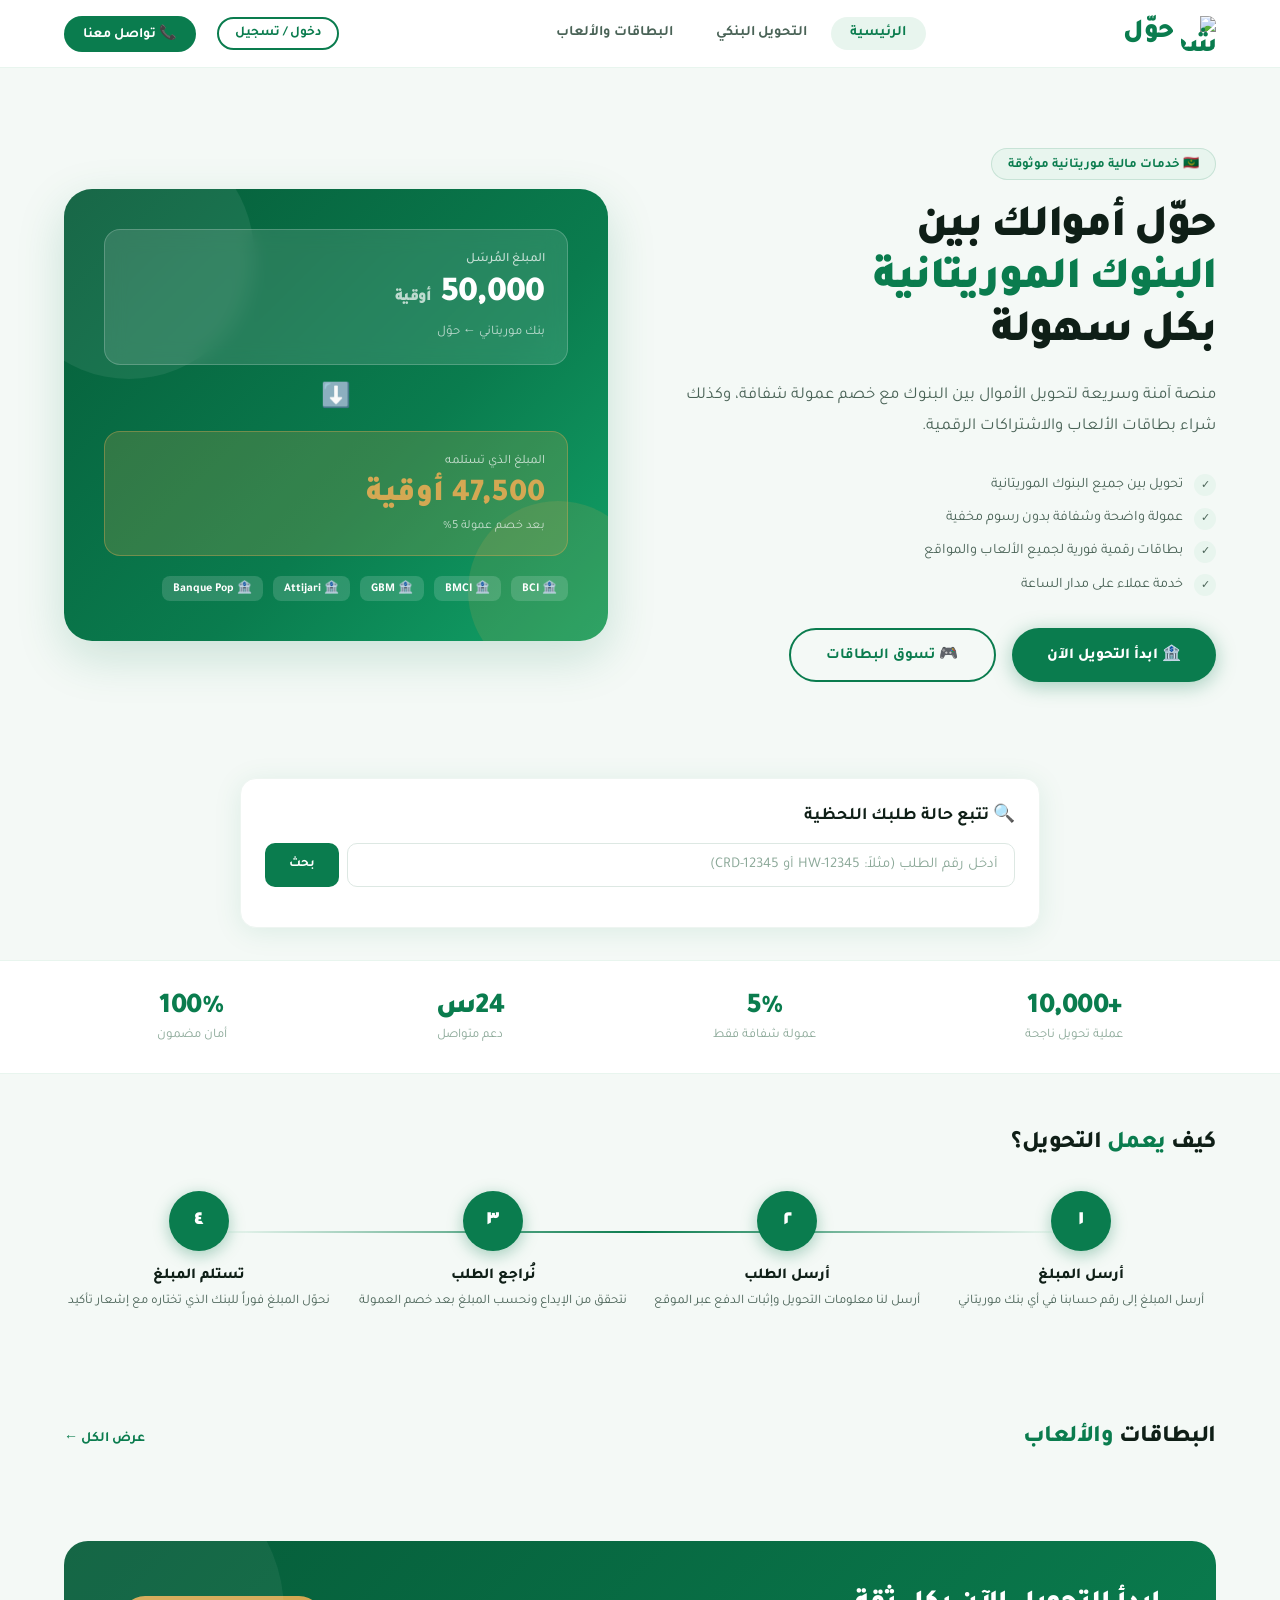
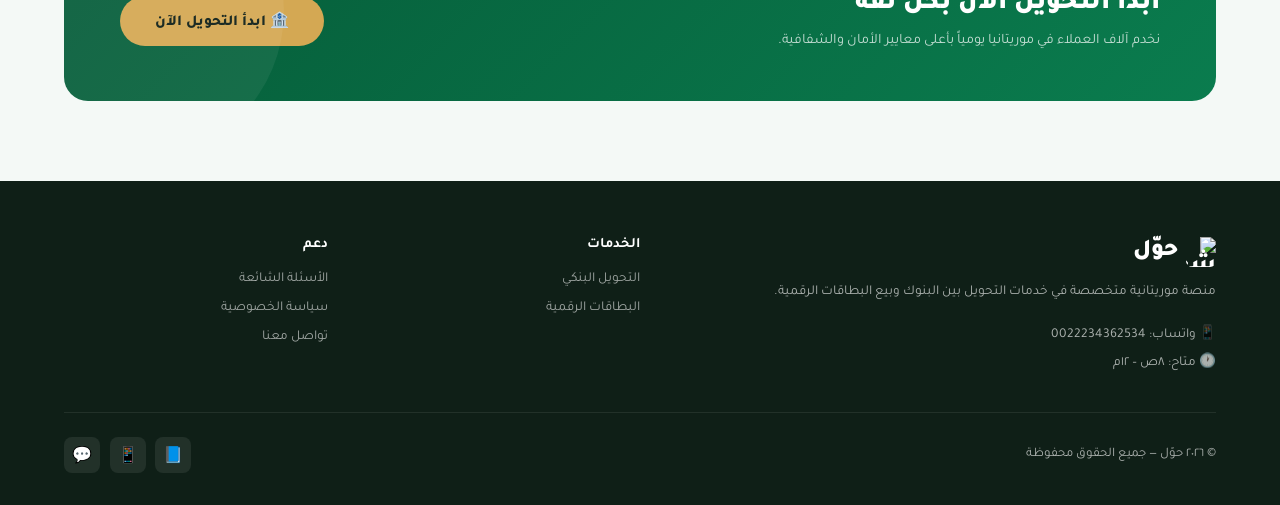
==== commit adeaa908: "حفظ التعديلات النهائية لملفات الموقع" ====
--- a/hwwil/public/index.html
+++ b/hwwil/public/index.html
@@ -26,10 +26,6 @@
 <link rel="stylesheet" href="css/index.css"/>
 <link rel="stylesheet" href="css/main.css"/>
 <style>
-  /* توسيع حاوية الموقع لتقليل الفراغ الجانبي */
-  body { overflow-x: hidden; }
-  .hero, .stats-inner, .section, .footer-grid, .trust-banner { max-width: 1400px !important; margin: 0 auto; }
-  
   .section-title-sm { font-size: 1.4rem; font-weight: 800; color: var(--ink); margin-bottom: 1.5rem; display: flex; align-items: center; gap: 0.6rem; }
   .section-title-sm span { font-size: 1.8rem; }
   .order-card { background: var(--white); border: 1.5px solid var(--sand); border-radius: 12px; padding: 1.2rem; margin-bottom: 1rem; box-shadow: var(--shadow); }
@@ -40,125 +36,32 @@
   .status-done { background: var(--green-light); color: var(--green); }
   .status-rejected { background: var(--red-light); color: var(--red); }
 
-  /* 🟢 تنسيقات السلايدر (من الحافة للحافة) 🟢 */
-  .main-slider {
-    position: relative;
-    width: 100vw; /* يأخذ عرض الشاشة بالكامل */
-    margin-right: calc(-50vw + 50%); /* اختراق الهوامش الجانبية يميناً */
-    margin-left: calc(-50vw + 50%); /* اختراق الهوامش الجانبية يساراً */
-    height: 240px; /* ارتفاع مناسب للجوال */
-    background: #111;
-    overflow: hidden;
-    margin-bottom: 2.5rem;
-    margin-top: -1rem; /* تقليل الفراغ العلوي */
-  }
-  @media (min-width: 768px) {
-    .main-slider { height: 420px; } /* ارتفاع أكبر للآيباد والكمبيوتر */
-  }
-  .slider-wrapper {
-    display: flex;
-    width: 100%;
-    height: 100%;
-    transition: transform 0.6s cubic-bezier(0.25, 1, 0.5, 1);
-  }
-  .slide {
-    min-width: 100%;
-    height: 100%;
-    position: relative;
-    display: flex;
-    align-items: center;
-    justify-content: center;
-    cursor: pointer;
-    overflow: hidden;
-  }
-  /* الخلفية الضبابية لملء الفراغات الجانبية */
-  .slide-bg {
-    position: absolute;
-    top: -30px; right: -30px; bottom: -30px; left: -30px;
-    background-size: cover;
-    background-position: center;
-    filter: blur(25px) brightness(0.35); /* تأثير الضباب والظلام */
-    z-index: 1;
-  }
-  /* الصورة الواضحة في المنتصف (بدون أي قص) */
-  .slide img {
-    position: relative;
-    z-index: 2;
-    max-width: 85%;
-    max-height: 60%; /* يحمي الصورة من أن تلمس الحواف العلوية والسفلية */
-    object-fit: contain; /* يمنع قص الصورة نهائياً */
-    filter: drop-shadow(0 10px 20px rgba(0,0,0,0.6));
-    transition: transform 0.3s;
-  }
-  .slide:hover img {
-    transform: scale(1.05);
-  }
-  
-  /* زر تسوق الآن بالأبيض والأخضر الداكن */
-  .slide-btn {
-    position: absolute;
-    bottom: 20px;
-    z-index: 3;
-    background: var(--white); 
-    color: var(--green-dark);
-    padding: 8px 30px;
-    border-radius: 99px;
-    font-weight: 800;
-    font-size: 1rem;
-    box-shadow: 0 4px 15px rgba(0, 0, 0, 0.3);
-    pointer-events: none;
-  }
-  
-  /* الأسهم */
-  .slider-nav {
-    position: absolute; top: 50%; width: 100%;
-    display: flex; justify-content: space-between;
-    transform: translateY(-50%); padding: 0 1rem; pointer-events: none; z-index: 5;
-  }
-  .nav-btn {
-    background: rgba(0,0,0,0.4); backdrop-filter: blur(5px);
-    color: white; border: 2px solid rgba(255,255,255,0.2);
-    width: 44px; height: 44px; border-radius: 50%;
-    cursor: pointer; pointer-events: auto; display: flex; align-items: center; justify-content: center; font-size: 1.2rem; transition: all 0.3s;
-  }
-  .nav-btn:hover { background: var(--white); color: var(--green); border-color: var(--white); }
-  
-  /* النقاط السفلى */
-  .slider-dots {
-    position: absolute; bottom: 25px; left: 50%;
-    transform: translateX(-50%); display: flex; gap: 8px; z-index: 5;
-  }
-  .dot { width: 8px; height: 8px; border-radius: 50%; background: rgba(255,255,255,0.4); cursor: pointer; transition: all 0.3s; }
-  .dot.active { background: var(--white); width: 24px; border-radius: 8px; }
-
-  /* 🟢 حل سحري لصور المنتجات في الأقسام السفلية لتكون كاملة وبدون قص 🟢 */
-  .game-cover {
-    display: flex;
-    align-items: center;
-    justify-content: center;
-    padding: 15px; /* يترك مساحة تنفس حول الصورة */
-  }
-  .game-cover-img {
-    object-fit: contain !important; /* يجبر الصورة على الظهور كاملة */
-    width: 100% !important;
-    height: 100% !important;
-    border-radius: 0 !important; /* إلغاء التدوير الافتراضي إذا كان يسبب مشاكل */
-    filter: drop-shadow(0 4px 8px rgba(0,0,0,0.2));
-    transition: transform 0.3s;
-  }
-  .game-card:hover .game-cover-img {
-    transform: scale(1.08); /* تكبير ناعم عند مرور الماوس */
-  }
+  /* تنسيقات السلايدر المتحرك الجديد */
+  .main-slider { position: relative; width: 100%; max-width: 1300px; margin: 0 auto 2rem; border-radius: 16px; overflow: hidden; box-shadow: var(--shadow); aspect-ratio: 16/7; background: #eee; }
+  .slider-wrapper { display: flex; width: 100%; height: 100%; transition: transform 0.5s ease-in-out; }
+  .slide { min-width: 100%; height: 100%; position: relative; }
+  .slide img { width: 100%; height: 100%; object-fit: cover; }
+  .slider-nav { position: absolute; top: 50%; width: 100%; display: flex; justify-content: space-between; transform: translateY(-50%); padding: 0 1rem; pointer-events: none; }
+  .nav-btn { background: rgba(0,0,0,0.4); color: white; border: none; width: 40px; height: 40px; border-radius: 50%; cursor: pointer; pointer-events: auto; display: flex; align-items: center; justify-content: center; font-size: 1.2rem; transition: background 0.3s; }
+  .nav-btn:hover { background: var(--green); }
+  .slider-dots { position: absolute; bottom: 15px; left: 50%; transform: translateX(-50%); display: flex; gap: 8px; }
+  .dot { width: 10px; height: 10px; border-radius: 50%; background: rgba(255,255,255,0.5); cursor: pointer; }
+  .dot.active { background: white; width: 25px; border-radius: 10px; }
+
+  /* التعديل المطلوب: التأكد من أن صور البطاقات والألعاب تملأ المربع بالكامل */
+  .game-cover { padding: 0 !important; display: block !important; position: relative; overflow: hidden; }
+  .game-cover-img { width: 100% !important; height: 100% !important; object-fit: cover !important; border-radius: 12px 12px 0 0 !important; }
 
   @media (max-width: 800px) {
     nav { flex-wrap: wrap !important; padding: 0.8rem !important; }
     .logo { order: 1; }
     .nav-right { order: 2; }
-    .nav-tabs { display: flex !important; order: 3; width: 100%; margin-top: 1rem; overflow-x: auto; white-space: nowrap; padding-bottom: 0.5rem; justify-content: flex-start !important; }
+    .nav-tabs { display: flex !important; order: 3; width: 100%; margin-top: 1rem; overflow-x: auto; white-space: nowrap; padding-bottom: 0.5rem; justify-content: flex-start !important; -ms-overflow-style: none; scrollbar-width: none; }
     .nav-tabs::-webkit-scrollbar { display: none; }
     .nav-tab { flex-shrink: 0; font-size: 0.85rem !important; }
     #navLoginBtn { padding: 0.4rem 0.6rem !important; font-size: 0.75rem !important; margin-left: 0.3rem !important; }
     .whatsapp-btn { padding: 0.4rem 0.6rem !important; font-size: 0.75rem !important; }
+    .main-slider { aspect-ratio: 16/9; }
   }
 </style>
 </head>
@@ -181,7 +84,7 @@
 </nav>
 
 <div class="page active" id="page-home">
-  <div style="max-width:1400px;margin:0 auto">
+  <div style="max-width:1300px;margin:0 auto">
     <div class="hero">
       <div>
         <div class="hero-badge">🇲🇷 خدمات مالية موريتانية موثوقة</div>
@@ -260,7 +163,7 @@
     <div class="games-grid" id="homeGamesGrid"></div>
   </div>
 
-  <div style="max-width:1400px;margin:0 auto">
+  <div style="max-width:1300px;margin:0 auto">
     <div class="trust-banner">
       <div>
         <h2>ابدأ التحويل الآن بكل ثقة</h2>
@@ -300,7 +203,7 @@
       </div>
       <div class="form-section-title" style="margin-top:1.5rem"><div class="form-section-icon">📤</div>بنك الإرسال</div>
       <div class="banks-grid" id="fromBanks"></div>
-      
+
       <div class="divider">⬇ سيتم التحويل إلى</div>
       <div class="form-section-title"><div class="form-section-icon">📥</div>بنك الاستلام</div>
       <div class="banks-grid" id="toBanks"></div>
@@ -339,7 +242,7 @@
 
       <button class="submit-btn" style="margin-top:1.5rem" onclick="submitTransfer()">✅ إرسال طلب التحويل</button>
     </div>
-    
+
     <div class="success-card" id="successCard">
       <div class="success-icon">✅</div>
       <div class="success-title">تم استلام طلبك بنجاح!</div>
@@ -351,7 +254,14 @@
 </div>
 
 <div class="page" id="page-cards">
-  <div class="section" style="padding-top:2rem"> <div class="main-slider" id="cardsSlider">
+  <div class="section" style="padding-top:3rem">
+    <div class="transfer-header" style="margin-bottom:1.5rem">
+      <div style="display:inline-flex;align-items:center;gap:.5rem;background:var(--green-light);color:var(--green);border-radius:99px;padding:.35rem 1rem;font-size:.82rem;font-weight:700;margin-bottom:1rem">🎮💳 البطاقات والخدمات</div>
+      <h2>تسوق البطاقات الرقمية</h2>
+      <p style="color:var(--mid);font-size:1rem">اختر القسم المناسب، حدد الباقة، وسنرسل لك الكود فوراً</p>
+    </div>
+
+    <div class="main-slider" id="cardsSlider">
       <div class="slider-wrapper" id="sliderWrapper">
         </div>
       <div class="slider-nav">
@@ -372,7 +282,6 @@
       <p style="color: var(--muted); margin-bottom: 1.5rem; font-size: 0.9rem;">اشتراكات وبطاقات هدايا (نتفلكس، آبل، بلايستيشن، والمزيد)</p>
       <div class="games-grid" id="servicesOnlyGrid"></div>
     </div>
-
   </div>
 </div>
 
@@ -383,7 +292,7 @@
       <p id="profileUserEmail" style="color:var(--mid);font-size:1rem;margin-top:.5rem; font-weight:bold;">جاري التحميل...</p>
       <button onclick="logoutUser()" class="btn-outline" style="margin-top:1rem; border-color:var(--red); color:var(--red); padding: .4rem 1rem;">تسجيل الخروج</button>
     </div>
-    
+
     <div style="display:flex; gap:1rem; margin-bottom:1.5rem; border-bottom:1.5px solid var(--sand); padding-bottom:1rem;">
       <button class="nav-tab active" id="tabMyTransfers" onclick="switchProfileTab('transfers')">🏦 تحويلاتي</button>
       <button class="nav-tab" id="tabMyCards" onclick="switchProfileTab('cards')">🎮 بطاقاتي</button>
@@ -414,7 +323,7 @@
         <div class="modal-icon" id="modalIcon" style="background:var(--green-light)"></div>
         <div><div class="modal-game-name" id="modalGameName"></div><div class="modal-game-sub">اختر الكمية المناسبة</div></div>
       </div>
-      
+
       <div class="modal-pkgs" id="modalPkgs"></div>
       
       <div class="form-section-title" style="margin-top:1.2rem"><div class="form-section-icon">🏦</div>اختر بنك الدفع</div>
@@ -436,7 +345,7 @@
       </div>
 
       <div style="background: var(--green-light); border: 2px dashed var(--green); border-radius: 12px; padding: 1rem; text-align: center; margin-bottom: 1.5rem;">
-        <div style="font-weight: 800; color: var(--green); font-size: 1rem; margin-bottom: 0.3rem;" id="paymentInstruction">📱 للطلب يرجى الدفع للرقم:</div>
+        <div style="font-weight: 800; color: var(--green); font-size: 1rem; margin-bottom: 0.3rem;">📱 للطلب يرجى الدفع للرقم:</div>
         <div style="font-size: 1.5rem; font-weight: 900; letter-spacing: 2px; color: var(--ink);">34362534</div>
       </div>
 
@@ -471,7 +380,7 @@
         <button class="nav-tab active" id="authLoginTab" style="flex:1; text-align:center;" onclick="switchAuthMode('login')">دخول</button>
         <button class="nav-tab" id="authRegisterTab" style="flex:1; text-align:center;" onclick="switchAuthMode('register')">حساب جديد</button>
       </div>
-      
+
       <div class="form-group"><label>البريد الإلكتروني</label><input class="form-input" id="authEmail" type="email" placeholder="example@gmail.com"/></div>
       <div class="form-group" style="margin-bottom:1.5rem"><label>كلمة المرور</label><input class="form-input" id="authPass" type="password" placeholder="••••••••"/></div>
       <div id="authErrorMsg" style="color:var(--red); font-size:.85rem; margin-bottom:1rem; text-align:center; display:none;"></div>
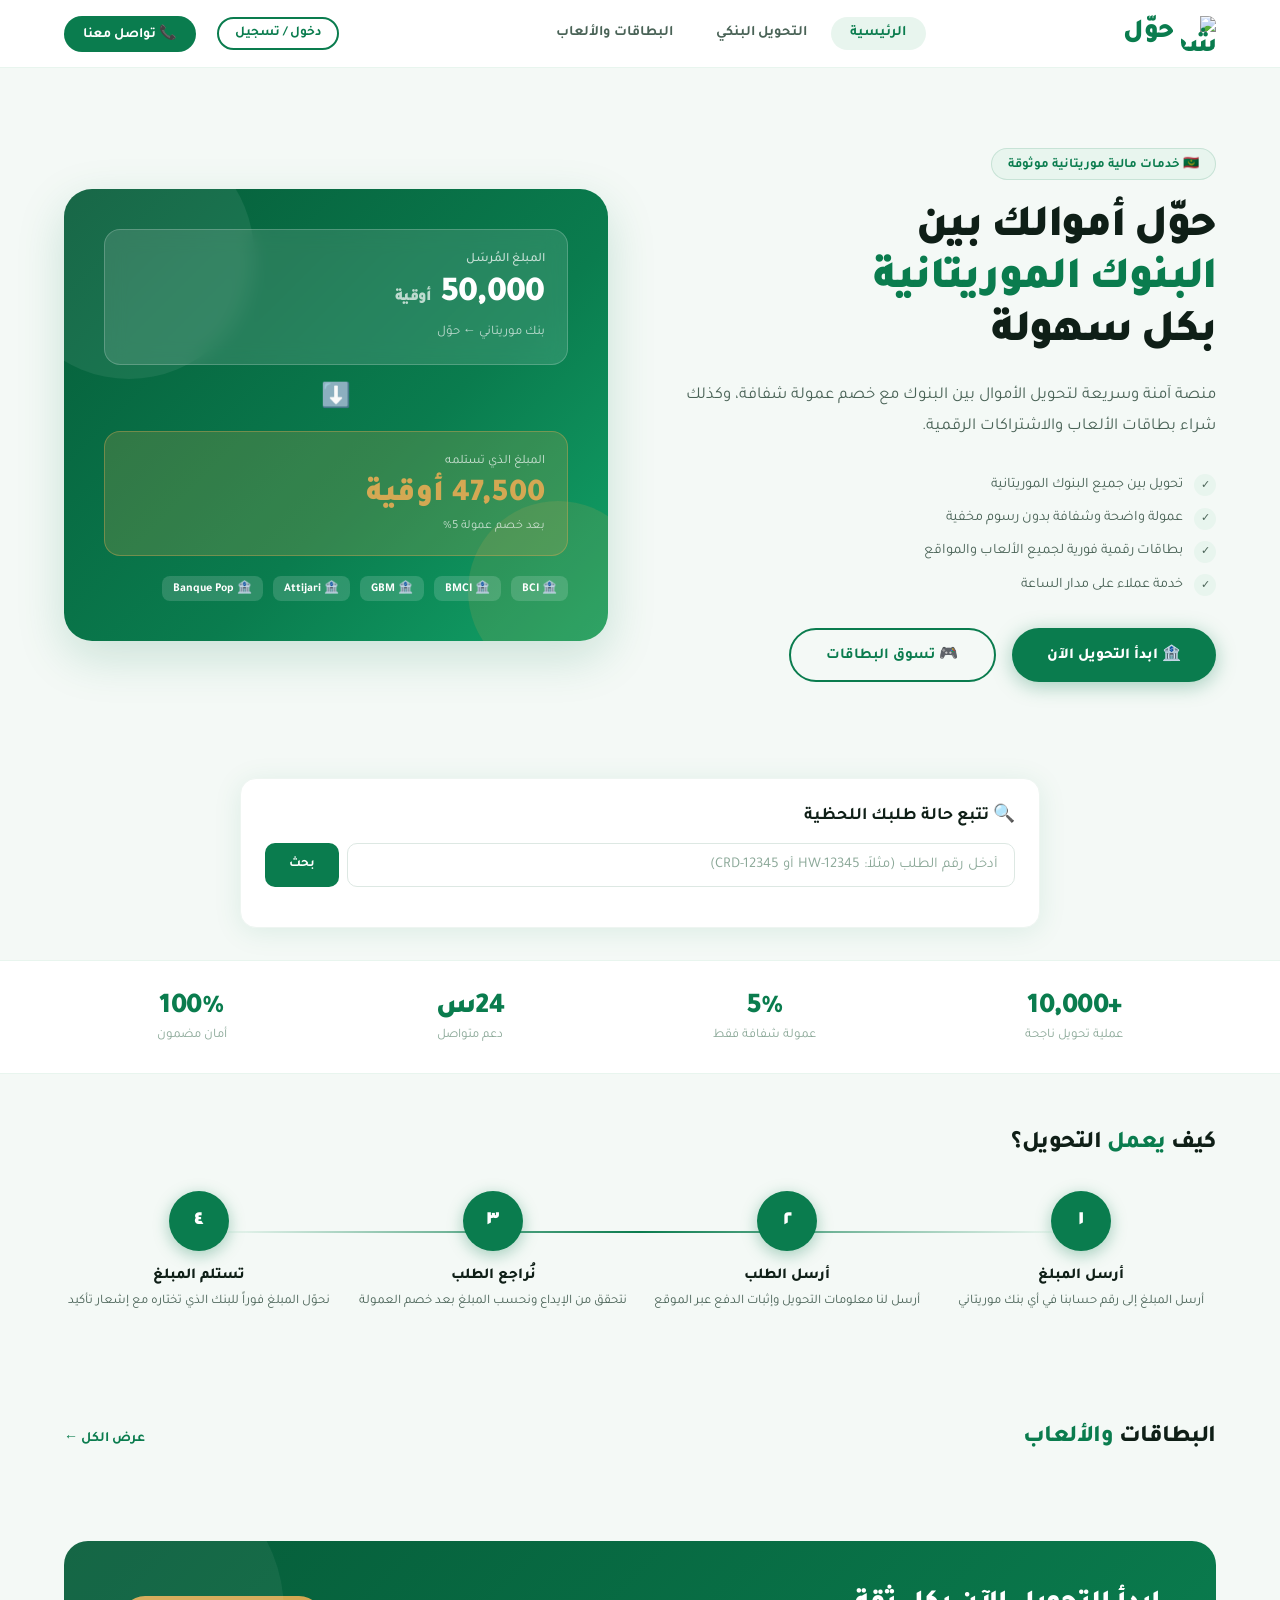
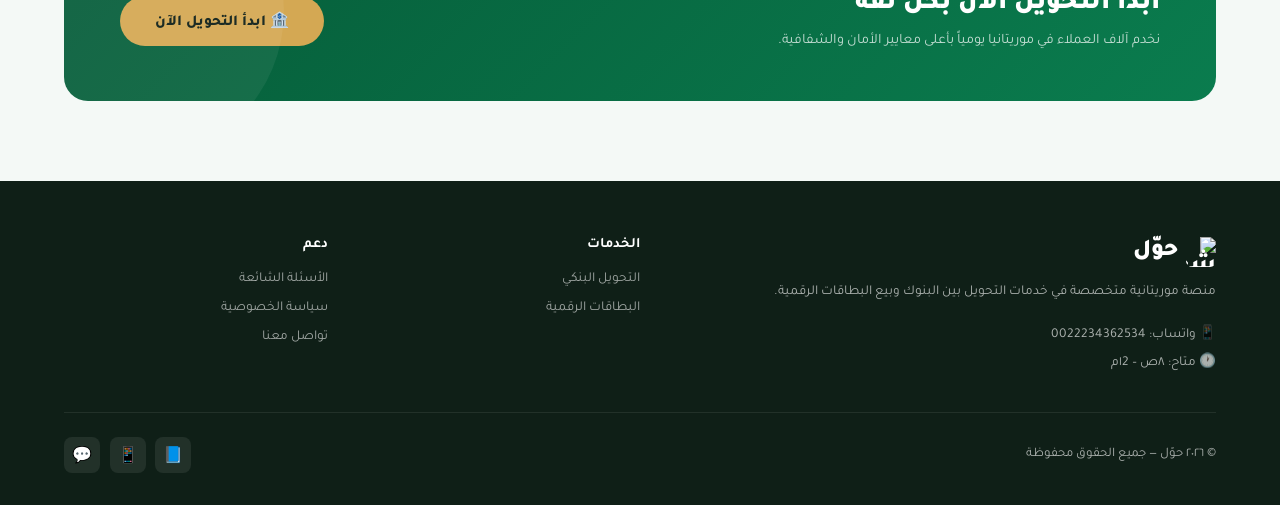
==== commit 71049c6a: "حفظ التعديلات النهائية لملفات الموقع" ====
--- a/hwwil/public/index.html
+++ b/hwwil/public/index.html
@@ -36,23 +36,69 @@
   .status-done { background: var(--green-light); color: var(--green); }
   .status-rejected { background: var(--red-light); color: var(--red); }
 
-  /* تنسيقات السلايدر المتحرك الجديد */
-  .main-slider { position: relative; width: 100%; max-width: 1300px; margin: 0 auto 2rem; border-radius: 16px; overflow: hidden; box-shadow: var(--shadow); aspect-ratio: 16/7; background: #eee; }
-  .slider-wrapper { display: flex; width: 100%; height: 100%; transition: transform 0.5s ease-in-out; }
-  .slide { min-width: 100%; height: 100%; position: relative; }
-  .slide img { width: 100%; height: 100%; object-fit: cover; }
-  .slider-nav { position: absolute; top: 50%; width: 100%; display: flex; justify-content: space-between; transform: translateY(-50%); padding: 0 1rem; pointer-events: none; }
-  .nav-btn { background: rgba(0,0,0,0.4); color: white; border: none; width: 40px; height: 40px; border-radius: 50%; cursor: pointer; pointer-events: auto; display: flex; align-items: center; justify-content: center; font-size: 1.2rem; transition: background 0.3s; }
-  .nav-btn:hover { background: var(--green); }
-  .slider-dots { position: absolute; bottom: 15px; left: 50%; transform: translateX(-50%); display: flex; gap: 8px; }
-  .dot { width: 10px; height: 10px; border-radius: 50%; background: rgba(255,255,255,0.5); cursor: pointer; }
-  .dot.active { background: white; width: 25px; border-radius: 10px; }
-
-  /* التعديل المطلوب: التأكد من أن صور البطاقات والألعاب تملأ المربع بالكامل */
-  .game-cover { padding: 0 !important; display: block !important; position: relative; overflow: hidden; }
-  .game-cover-img { width: 100% !important; height: 100% !important; object-fit: cover !important; border-radius: 12px 12px 0 0 !important; }
-
-  @media (max-width: 800px) {
+/* ✅ تعديل السلايدر ليكون أنحف وبدون حواف */
+.main-slider { 
+    position: relative; 
+    width: 100vw; 
+    left: 50%; 
+    right: 50%; 
+    margin-left: -50vw; 
+    margin-right: -50vw; 
+    margin-bottom: 2rem; 
+    overflow: hidden; 
+    aspect-ratio: 21/6; /* أنحف لصور البانر */
+    background: #eee; 
+}
+.slider-wrapper { display: flex; width: 100%; height: 100%; transition: transform 0.5s ease-in-out; }
+.slide { min-width: 100%; height: 100%; position: relative; }
+.slide img { width: 100%; height: 100%; object-fit: cover; }
+.slider-nav { position: absolute; top: 50%; width: 100%; display: flex; justify-content: space-between; transform: translateY(-50%); padding: 0 1rem; pointer-events: none; z-index: 10; }
+
+/* ✅ أزرار التنقل بيضاوية وخضراء كما طلبت */
+.nav-btn { 
+    background: var(--green); 
+    color: white; 
+    border: none; 
+    width: 50px; 
+    height: 35px; 
+    border-radius: 25px; 
+    cursor: pointer; 
+    pointer-events: auto; 
+    display: flex; 
+    align-items: center; 
+    justify-content: center; 
+    font-size: 1.2rem; 
+    transition: background 0.3s; 
+}
+.nav-btn:hover { background: var(--green-dark); }
+
+.slider-dots { position: absolute; bottom: 15px; left: 50%; transform: translateX(-50%); display: flex; gap: 8px; z-index: 10; }
+.dot { width: 10px; height: 10px; border-radius: 50%; background: rgba(255,255,255,0.5); cursor: pointer; }
+.dot.active { background: white; width: 25px; border-radius: 10px; }
+
+/* ✅ زر تسوق الآن بيضاوي ذهبي (بدل البرتقالي) */
+.slider-shop-btn {
+    position: absolute;
+    bottom: 20px;
+    left: 50%;
+    transform: translateX(-50%);
+    background: var(--gold);
+    color: white;
+    border: 2px solid white;
+    padding: 8px 30px;
+    border-radius: 50px;
+    font-weight: 800;
+    cursor: pointer;
+    box-shadow: 0 4px 15px rgba(0,0,0,0.3);
+    z-index: 5;
+    white-space: nowrap;
+}
+
+/* ✅ التأكد من أن صور الألعاب تملأ المربعات */
+.game-cover { padding: 0 !important; display: block !important; position: relative; overflow: hidden; }
+.game-cover-img { width: 100% !important; height: 100% !important; object-fit: cover !important; border-radius: 12px 12px 0 0 !important; }
+
+@media (max-width: 800px) {
     nav { flex-wrap: wrap !important; padding: 0.8rem !important; }
     .logo { order: 1; }
     .nav-right { order: 2; }
@@ -62,10 +108,10 @@
     #navLoginBtn { padding: 0.4rem 0.6rem !important; font-size: 0.75rem !important; margin-left: 0.3rem !important; }
     .whatsapp-btn { padding: 0.4rem 0.6rem !important; font-size: 0.75rem !important; }
     .main-slider { aspect-ratio: 16/9; }
-  }
+}
 </style>
 </head>
-<body>
+<body style="margin: 0; padding: 0; overflow-x: hidden;">
 
 <nav>
   <a href="#" class="logo" style="display: flex; align-items: center; gap: 0.5rem;">
@@ -123,14 +169,14 @@
       </div>
     </div>
 
-    <div class="search-order-container" style="max-width:800px; margin: 2rem auto; padding: 1.5rem; background: var(--white); border-radius: 16px; border: 1.5px solid var(--sand); box-shadow: var(--shadow);">
-      <h3 style="margin-bottom: 1rem; display: flex; align-items: center; gap: .5rem; font-size: 1.1rem; color: var(--ink);">🔍 تتبع حالة طلبك اللحظية</h3>
-      <div style="display: flex; gap: .5rem;">
-        <input type="text" id="orderIdInput" class="form-input" placeholder="أدخل رقم الطلب (مثلاً: HW-12345 أو CRD-12345)" style="flex: 1; border: 1.5px solid #DDE8E3;">
-        <button onclick="checkOrderStatus()" style="background: var(--green); color: white; border: none; padding: .8rem 1.5rem; border-radius: 10px; cursor: pointer; font-weight: bold; font-family: inherit;">بحث</button>
-      </div>
-      <div id="orderStatusResult" style="margin-top: 1rem; text-align: center; font-weight: 800; font-size: 1.1rem;"></div>
-    </div>
+<div class="search-order-container" style="max-width:800px; margin: 2rem auto; padding: 1.5rem; background: var(--white); border-radius: 16px; border: 1.5px solid var(--sand); box-shadow: var(--shadow);">
+  <h3 style="margin-bottom: 1rem; display: flex; align-items: center; gap: .5rem; font-size: 1.1rem; color: var(--ink);">🔍 تتبع حالة طلبك اللحظية</h3>
+  <div style="display: flex; gap: .5rem;">
+    <input type="text" id="orderIdInput" class="form-input" placeholder="أدخل رقم الطلب (مثلاً: HW-12345 أو CRD-12345)" style="flex: 1; border: 1.5px solid #DDE8E3;">
+    <button onclick="checkOrderStatus()" style="background: var(--green); color: white; border: none; padding: .8rem 1.5rem; border-radius: 10px; cursor: pointer; font-weight: bold; font-family: inherit;">بحث</button>
+  </div>
+  <div id="orderStatusResult" style="margin-top: 1rem; text-align: center; font-weight: 800; font-size: 1.1rem;"></div>
+</div>
 
   </div>
 
@@ -204,66 +250,59 @@
       <div class="form-section-title" style="margin-top:1.5rem"><div class="form-section-icon">📤</div>بنك الإرسال</div>
       <div class="banks-grid" id="fromBanks"></div>
 
-      <div class="divider">⬇ سيتم التحويل إلى</div>
-      <div class="form-section-title"><div class="form-section-icon">📥</div>بنك الاستلام</div>
-      <div class="banks-grid" id="toBanks"></div>
-      
-      <div class="form-group full" style="margin-top:1.2rem">
-        <label>رقم حساب المستلم (أو رقم الهاتف المربوط بالبنك) *</label>
-        <input class="form-input" id="toAccount" type="text" placeholder="مثال: 0000123456 أو 33334444"/>
-      </div>
-      
-      <div class="form-group" style="margin-top:.8rem">
-        <label>ملاحظات إضافية (اختياري)</label>
-        <input class="form-input" id="notes" type="text" placeholder="أي معلومات إضافية..."/>
-      </div>
-
-      <div style="background: var(--green-light); border: 2px dashed var(--green); border-radius: 12px; padding: 1.5rem; text-align: center; margin-top: 1.5rem;">
-        <div style="font-weight: 800; color: var(--green); font-size: 1.1rem; margin-bottom: 0.5rem;">📱 رقمنا لاستلام الحوالات</div>
-        <div style="font-size: 1.8rem; font-weight: 900; letter-spacing: 2px; color: var(--ink);">34362534</div>
-        <div style="font-size: 0.9rem; color: var(--mid); margin-top: 0.5rem;">يرجى تحويل المبلغ الإجمالي إلى هذا الرقم أولاً، ثم إرفاق صورة الوصل أدناه لتأكيد الطلب.</div>
-      </div>
-      
-      <div class="form-section-title" style="margin-top:1.5rem"><div class="form-section-icon">📸</div>إرفاق صورة الوصل (الدليل) *</div>
-      <div class="form-group full" style="margin-top:1rem">
-        <input type="file" id="receiptImage" accept="image/*" style="display: none;" onchange="handleImagePreview(event, 'transfer')">
-        
-        <div id="uploadPlaceholder" onclick="document.getElementById('receiptImage').click()" style="border: 2px dashed var(--green); border-radius: 12px; padding: 2rem; text-align: center; cursor: pointer; background: var(--white); transition: all 0.2s;">
-          <div style="font-size: 2rem; margin-bottom: 0.5rem;">📥</div>
-          <div style="font-weight: 700; color: var(--green);">اضغط هنا لاختيار صورة الوصل</div>
-          <div style="font-size: 0.8rem; color: var(--mid); margin-top: 0.3rem;">يدعم JPG, PNG</div>
-        </div>
-
-        <div id="imagePreviewContainer" style="display: none; margin-top: 1rem; position: relative; width: fit-content;">
-          <img id="imgPreview" src="#" alt="معاينة الوصل" style="max-width: 100%; height: auto; max-height: 250px; border-radius: 12px; border: 2px solid var(--green); box-shadow: var(--shadow);">
-          <button type="button" onclick="document.getElementById('receiptImage').click()" style="position: absolute; bottom: 10px; right: 10px; background: rgba(0,0,0,0.7); color: white; border: none; padding: 0.5rem 1rem; border-radius: 8px; cursor: pointer; font-size: 0.8rem;">🔄 تغيير الصورة</button>
-        </div>
-      </div>
-
-      <button class="submit-btn" style="margin-top:1.5rem" onclick="submitTransfer()">✅ إرسال طلب التحويل</button>
-    </div>
-
-    <div class="success-card" id="successCard">
-      <div class="success-icon">✅</div>
-      <div class="success-title">تم استلام طلبك بنجاح!</div>
-      <div class="success-sub">سيتم مراجعة طلبك وإتمام التحويل. يمكنك تتبع طلبك عبر الصفحة الرئيسية.</div>
-      <div class="success-ref" id="successRef">رقم الطلب: #——</div>
-      <button class="btn-main" onclick="resetTransfer()" style="width:100%">طلب تحويل جديد</button>
-    </div>
+  <div class="divider">⬇ سيتم التحويل إلى</div>
+  <div class="form-section-title"><div class="form-section-icon">📥</div>بنك الاستلام</div>
+  <div class="banks-grid" id="toBanks"></div>
+  
+  <div class="form-group full" style="margin-top:1.2rem">
+    <label>رقم حساب المستلم (أو رقم الهاتف المربوط بالبنك) *</label>
+    <input class="form-input" id="toAccount" type="text" placeholder="مثال: 0000123456 أو 33334444"/>
+  </div>
+  
+  <div class="form-group" style="margin-top:.8rem">
+    <label>ملاحظات إضافية (اختياري)</label>
+    <input class="form-input" id="notes" type="text" placeholder="أي معلومات إضافية..."/>
+  </div>
+
+  <div style="background: var(--green-light); border: 2px dashed var(--green); border-radius: 12px; padding: 1.5rem; text-align: center; margin-top: 1.5rem;">
+    <div style="font-weight: 800; color: var(--green); font-size: 1.1rem; margin-bottom: 0.5rem;">📱 رقمنا لاستلام الحوالات</div>
+    <div style="font-size: 1.8rem; font-weight: 900; letter-spacing: 2px; color: var(--ink);">34362534</div>
+    <div style="font-size: 0.9rem; color: var(--mid); margin-top: 0.5rem;">يرجى تحويل المبلغ الإجمالي إلى هذا الرقم أولاً، ثم إرفاق صورة الوصل أدناه لتأكيد الطلب.</div>
+  </div>
+  
+  <div class="form-section-title" style="margin-top:1.5rem"><div class="form-section-icon">📸</div>إرفاق صورة الوصل (الدليل) *</div>
+  <div class="form-group full" style="margin-top:1rem">
+    <input type="file" id="receiptImage" accept="image/*" style="display: none;" onchange="handleImagePreview(event, 'transfer')">
+    
+    <div id="uploadPlaceholder" onclick="document.getElementById('receiptImage').click()" style="border: 2px dashed var(--green); border-radius: 12px; padding: 2rem; text-align: center; cursor: pointer; background: var(--white); transition: all 0.2s;">
+      <div style="font-size: 2rem; margin-bottom: 0.5rem;">📥</div>
+      <div style="font-weight: 700; color: var(--green);">اضغط هنا لاختيار صورة الوصل</div>
+      <div style="font-size: 0.8rem; color: var(--mid); margin-top: 0.3rem;">يدعم JPG, PNG</div>
+    </div>
+
+    <div id="imagePreviewContainer" style="display: none; margin-top: 1rem; position: relative; width: fit-content;">
+      <img id="imgPreview" src="#" alt="معاينة الوصل" style="max-width: 100%; height: auto; max-height: 250px; border-radius: 12px; border: 2px solid var(--green); box-shadow: var(--shadow);">
+      <button type="button" onclick="document.getElementById('receiptImage').click()" style="position: absolute; bottom: 10px; right: 10px; background: rgba(0,0,0,0.7); color: white; border: none; padding: 0.5rem 1rem; border-radius: 8px; cursor: pointer; font-size: 0.8rem;">🔄 تغيير الصورة</button>
+    </div>
+  </div>
+
+  <button class="submit-btn" style="margin-top:1.5rem" onclick="submitTransfer()">✅ إرسال طلب التحويل</button>
+</div>
+
+<div class="success-card" id="successCard">
+  <div class="success-icon">✅</div>
+  <div class="success-title">تم استلام طلبك بنجاح!</div>
+  <div class="success-sub">سيتم مراجعة طلبك وإتمام التحويل. يمكنك تتبع طلبك عبر الصفحة الرئيسية.</div>
+  <div class="success-ref" id="successRef">رقم الطلب: #——</div>
+  <button class="btn-main" onclick="resetTransfer()" style="width:100%">طلب تحويل جديد</button>
+</div>
   </div>
 </div>
 
 <div class="page" id="page-cards">
-  <div class="section" style="padding-top:3rem">
-    <div class="transfer-header" style="margin-bottom:1.5rem">
-      <div style="display:inline-flex;align-items:center;gap:.5rem;background:var(--green-light);color:var(--green);border-radius:99px;padding:.35rem 1rem;font-size:.82rem;font-weight:700;margin-bottom:1rem">🎮💳 البطاقات والخدمات</div>
-      <h2>تسوق البطاقات الرقمية</h2>
-      <p style="color:var(--mid);font-size:1rem">اختر القسم المناسب، حدد الباقة، وسنرسل لك الكود فوراً</p>
-    </div>
-
+  <div class="section" style="padding-top:0">
     <div class="main-slider" id="cardsSlider">
-      <div class="slider-wrapper" id="sliderWrapper">
-        </div>
+      <div class="slider-wrapper" id="sliderWrapper"></div>
       <div class="slider-nav">
         <button class="nav-btn prev" onclick="moveSlider(-1)">❮</button>
         <button class="nav-btn next" onclick="moveSlider(1)">❯</button>
@@ -271,17 +310,17 @@
       <div class="slider-dots" id="sliderDots"></div>
     </div>
 
-    <div style="margin-bottom: 3.5rem; background: var(--white); padding: 2rem; border-radius: 16px; border: 1.5px solid var(--sand); box-shadow: var(--shadow);">
-      <h3 class="section-title-sm"><span>🎮</span> شحن الألعاب</h3>
-      <p style="color: var(--muted); margin-bottom: 1.5rem; font-size: 0.9rem;">شحن فوري لأشهر الألعاب (ببجي، فري فاير، والمزيد)</p>
-      <div class="games-grid" id="gamesOnlyGrid"></div>
-    </div>
-
-    <div style="margin-bottom: 3.5rem; background: var(--white); padding: 2rem; border-radius: 16px; border: 1.5px solid var(--sand); box-shadow: var(--shadow);">
-      <h3 class="section-title-sm"><span>💳</span> بطاقات واشتراكات</h3>
-      <p style="color: var(--muted); margin-bottom: 1.5rem; font-size: 0.9rem;">اشتراكات وبطاقات هدايا (نتفلكس، آبل، بلايستيشن، والمزيد)</p>
-      <div class="games-grid" id="servicesOnlyGrid"></div>
-    </div>
+<div style="margin-bottom: 3.5rem; background: var(--white); padding: 2rem; border-radius: 16px; border: 1.5px solid var(--sand); box-shadow: var(--shadow); margin-top: 2rem;">
+  <h3 class="section-title-sm"><span>🎮</span> شحن الألعاب</h3>
+  <p style="color: var(--muted); margin-bottom: 1.5rem; font-size: 0.9rem;">شحن فوري لأشهر الألعاب (ببجي، فري فاير، والمزيد)</p>
+  <div class="games-grid" id="gamesOnlyGrid"></div>
+</div>
+
+<div style="margin-bottom: 3.5rem; background: var(--white); padding: 2rem; border-radius: 16px; border: 1.5px solid var(--sand); box-shadow: var(--shadow);">
+  <h3 class="section-title-sm"><span>💳</span> بطاقات واشتراكات</h3>
+  <p style="color: var(--muted); margin-bottom: 1.5rem; font-size: 0.9rem;">اشتراكات وبطاقات هدايا (نتفلكس، آبل، بلايستيشن، والمزيد)</p>
+  <div class="games-grid" id="servicesOnlyGrid"></div>
+</div>
   </div>
 </div>
 
@@ -293,22 +332,22 @@
       <button onclick="logoutUser()" class="btn-outline" style="margin-top:1rem; border-color:var(--red); color:var(--red); padding: .4rem 1rem;">تسجيل الخروج</button>
     </div>
 
-    <div style="display:flex; gap:1rem; margin-bottom:1.5rem; border-bottom:1.5px solid var(--sand); padding-bottom:1rem;">
-      <button class="nav-tab active" id="tabMyTransfers" onclick="switchProfileTab('transfers')">🏦 تحويلاتي</button>
-      <button class="nav-tab" id="tabMyCards" onclick="switchProfileTab('cards')">🎮 بطاقاتي</button>
-    </div>
-
-    <div id="myTransfersContainer">
-      <div id="myTransfersList">
-        <p style="text-align:center; padding:2rem; color:var(--muted);">⏳ جاري جلب التحويلات...</p>
-      </div>
-    </div>
-
-    <div id="myCardsContainer" style="display:none;">
-      <div id="myCardsList">
-        <p style="text-align:center; padding:2rem; color:var(--muted);">⏳ جاري جلب البطاقات...</p>
-      </div>
-    </div>
+<div style="display:flex; gap:1rem; margin-bottom:1.5rem; border-bottom:1.5px solid var(--sand); padding-bottom:1rem;">
+  <button class="nav-tab active" id="tabMyTransfers" onclick="switchProfileTab('transfers')">🏦 تحويلاتي</button>
+  <button class="nav-tab" id="tabMyCards" onclick="switchProfileTab('cards')">🎮 بطاقاتي</button>
+</div>
+
+<div id="myTransfersContainer">
+  <div id="myTransfersList">
+    <p style="text-align:center; padding:2rem; color:var(--muted);">⏳ جاري جلب التحويلات...</p>
+  </div>
+</div>
+
+<div id="myCardsContainer" style="display:none;">
+  <div id="myCardsList">
+    <p style="text-align:center; padding:2rem; color:var(--muted);">⏳ جاري جلب البطاقات...</p>
+  </div>
+</div>
   </div>
 </div>
 
@@ -324,48 +363,48 @@
         <div><div class="modal-game-name" id="modalGameName"></div><div class="modal-game-sub">اختر الكمية المناسبة</div></div>
       </div>
 
-      <div class="modal-pkgs" id="modalPkgs"></div>
-      
-      <div class="form-section-title" style="margin-top:1.2rem"><div class="form-section-icon">🏦</div>اختر بنك الدفع</div>
-      <div class="banks-grid" id="paymentBanks" style="margin-bottom: 1.2rem; gap: 0.5rem; grid-template-columns: repeat(auto-fill, minmax(100px, 1fr));">
-        </div>
-      
-      <div class="form-group" style="margin-bottom:1rem">
-          <label>معرّف اللاعب / الحساب (اختياري للبطاقات)</label>
-          <input class="form-input" id="modalPlayerId" type="text" placeholder="أدخل معرفك أو حسابك"/>
-      </div>
-      
-      <div class="form-group" style="margin-bottom:1.2rem">
-          <label>رقم هاتفك للتأكيد</label>
-          <input class="form-input" id="modalPhone" type="tel" placeholder="2222 00 222"/>
-      </div>
-      
-      <div class="calc-box" style="margin-bottom:1.2rem">
-        <div class="calc-row calc-total"><span class="calc-label">💰 إجمالي المبلغ</span><span class="calc-val" id="modalTotal">اختر باقة أولاً</span></div>
-      </div>
-
-      <div style="background: var(--green-light); border: 2px dashed var(--green); border-radius: 12px; padding: 1rem; text-align: center; margin-bottom: 1.5rem;">
-        <div style="font-weight: 800; color: var(--green); font-size: 1rem; margin-bottom: 0.3rem;">📱 للطلب يرجى الدفع للرقم:</div>
-        <div style="font-size: 1.5rem; font-weight: 900; letter-spacing: 2px; color: var(--ink);">34362534</div>
-      </div>
-
-      <div class="form-group full" style="margin-bottom:1.5rem">
-        <label style="font-weight: 800; display: block; margin-bottom: 0.5rem;">صورة الوصل (إلزامي) *</label>
-        <input type="file" id="modalReceiptImage" accept="image/*" style="display: none;" onchange="handleImagePreview(event, 'card')">
-        
-        <div id="modalUploadPlaceholder" onclick="document.getElementById('modalReceiptImage').click()" style="border: 2px dashed var(--green); border-radius: 10px; padding: 1.5rem; text-align: center; cursor: pointer; background: var(--white); transition: all 0.2s;">
-          <div style="font-size: 1.5rem; margin-bottom: 0.5rem;">📥</div>
-          <div style="font-weight: 700; color: var(--green); font-size: 0.9rem;">اضغط لإرفاق وصل الدفع</div>
-        </div>
-
-        <div id="modalImagePreviewContainer" style="display: none; margin-top: 0.5rem; position: relative; width: 100%; text-align: center;">
-          <img id="modalImgPreview" src="#" alt="معاينة الوصل" style="max-width: 100%; height: auto; max-height: 150px; border-radius: 10px; border: 2px solid var(--green);">
-          <button type="button" onclick="document.getElementById('modalReceiptImage').click()" style="position: absolute; bottom: 5px; right: 5px; background: rgba(0,0,0,0.7); color: white; border: none; padding: 0.3rem 0.6rem; border-radius: 6px; cursor: pointer; font-size: 0.75rem;">🔄 تغيير</button>
-        </div>
-      </div>
-      
-      <button class="submit-btn" onclick="submitCard()">✅ إرسال الطلب الآن</button>
-    </div>
+  <div class="modal-pkgs" id="modalPkgs"></div>
+  
+  <div class="form-section-title" style="margin-top:1.2rem"><div class="form-section-icon">🏦</div>اختر بنك الدفع</div>
+  <div class="banks-grid" id="paymentBanks" style="margin-bottom: 1.2rem; gap: 0.5rem; grid-template-columns: repeat(auto-fill, minmax(100px, 1fr));">
+    </div>
+  
+  <div class="form-group" style="margin-bottom:1rem">
+      <label>معرّف اللاعب / الحساب (اختياري للبطاقات)</label>
+      <input class="form-input" id="modalPlayerId" type="text" placeholder="أدخل معرفك أو حسابك"/>
+  </div>
+  
+  <div class="form-group" style="margin-bottom:1.2rem">
+      <label>رقم هاتفك للتأكيد</label>
+      <input class="form-input" id="modalPhone" type="tel" placeholder="2222 00 222"/>
+  </div>
+  
+  <div class="calc-box" style="margin-bottom:1.2rem">
+    <div class="calc-row calc-total"><span class="calc-label">💰 إجمالي المبلغ</span><span class="calc-val" id="modalTotal">اختر باقة أولاً</span></div>
+  </div>
+
+  <div style="background: var(--green-light); border: 2px dashed var(--green); border-radius: 12px; padding: 1rem; text-align: center; margin-bottom: 1.5rem;">
+    <div style="font-weight: 800; color: var(--green); font-size: 1rem; margin-bottom: 0.3rem;">📱 للطلب يرجى الدفع للرقم:</div>
+    <div style="font-size: 1.5rem; font-weight: 900; letter-spacing: 2px; color: var(--ink);">34362534</div>
+  </div>
+
+  <div class="form-group full" style="margin-bottom:1.5rem">
+    <label style="font-weight: 800; display: block; margin-bottom: 0.5rem;">صورة الوصل (إلزامي) *</label>
+    <input type="file" id="modalReceiptImage" accept="image/*" style="display: none;" onchange="handleImagePreview(event, 'card')">
+    
+    <div id="modalUploadPlaceholder" onclick="document.getElementById('modalReceiptImage').click()" style="border: 2px dashed var(--green); border-radius: 10px; padding: 1.5rem; text-align: center; cursor: pointer; background: var(--white); transition: all 0.2s;">
+      <div style="font-size: 1.5rem; margin-bottom: 0.5rem;">📥</div>
+      <div style="font-weight: 700; color: var(--green); font-size: 0.9rem;">اضغط لإرفاق وصل الدفع</div>
+    </div>
+
+    <div id="modalImagePreviewContainer" style="display: none; margin-top: 0.5rem; position: relative; width: 100%; text-align: center;">
+      <img id="modalImgPreview" src="#" alt="معاينة الوصل" style="max-width: 100%; height: auto; max-height: 150px; border-radius: 10px; border: 2px solid var(--green);">
+      <button type="button" onclick="document.getElementById('modalReceiptImage').click()" style="position: absolute; bottom: 5px; right: 5px; background: rgba(0,0,0,0.7); color: white; border: none; padding: 0.3rem 0.6rem; border-radius: 6px; cursor: pointer; font-size: 0.75rem;">🔄 تغيير</button>
+    </div>
+  </div>
+  
+  <button class="submit-btn" onclick="submitCard()">✅ إرسال الطلب الآن</button>
+</div>
   </div>
 </div>
 
@@ -381,22 +420,22 @@
         <button class="nav-tab" id="authRegisterTab" style="flex:1; text-align:center;" onclick="switchAuthMode('register')">حساب جديد</button>
       </div>
 
-      <div class="form-group"><label>البريد الإلكتروني</label><input class="form-input" id="authEmail" type="email" placeholder="example@gmail.com"/></div>
-      <div class="form-group" style="margin-bottom:1.5rem"><label>كلمة المرور</label><input class="form-input" id="authPass" type="password" placeholder="••••••••"/></div>
-      <div id="authErrorMsg" style="color:var(--red); font-size:.85rem; margin-bottom:1rem; text-align:center; display:none;"></div>
-      
-      <button class="submit-btn" id="authSubmitBtn" onclick="handleAuthEmail()">تسجيل الدخول</button>
-
-      <div style="text-align:center; margin:1.5rem 0; color:var(--muted); font-size:.85rem; position:relative;">
-        <hr style="border:none; border-top:1px solid var(--sand); position:absolute; top:50%; width:100%; z-index:1;">
-        <span style="background:var(--white); padding:0 10px; position:relative; z-index:2;">أو</span>
-      </div>
-
-      <button class="submit-btn" style="background:#fff; color:var(--ink); border:1.5px solid var(--sand); display:flex; align-items:center; justify-content:center; gap:.8rem;" onclick="handleAuthGoogle()">
-        <img src="https://www.gstatic.com/firebasejs/ui/2.0.0/images/auth/google.svg" style="width:20px;">
-        المتابعة باستخدام Google
-      </button>
-    </div>
+  <div class="form-group"><label>البريد الإلكتروني</label><input class="form-input" id="authEmail" type="email" placeholder="example@gmail.com"/></div>
+  <div class="form-group" style="margin-bottom:1.5rem"><label>كلمة المرور</label><input class="form-input" id="authPass" type="password" placeholder="••••••••"/></div>
+  <div id="authErrorMsg" style="color:var(--red); font-size:.85rem; margin-bottom:1rem; text-align:center; display:none;"></div>
+  
+  <button class="submit-btn" id="authSubmitBtn" onclick="handleAuthEmail()">تسجيل الدخول</button>
+
+  <div style="text-align:center; margin:1.5rem 0; color:var(--muted); font-size:.85rem; position:relative;">
+    <hr style="border:none; border-top:1px solid var(--sand); position:absolute; top:50%; width:100%; z-index:1;">
+    <span style="background:var(--white); padding:0 10px; position:relative; z-index:2;">أو</span>
+  </div>
+
+  <button class="submit-btn" style="background:#fff; color:var(--ink); border:1.5px solid var(--sand); display:flex; align-items:center; justify-content:center; gap:.8rem;" onclick="handleAuthGoogle()">
+    <img src="https://www.gstatic.com/firebasejs/ui/2.0.0/images/auth/google.svg" style="width:20px;">
+    المتابعة باستخدام Google
+  </button>
+</div>
   </div>
 </div>
 
@@ -409,7 +448,7 @@
       <p class="footer-desc">منصة موريتانية متخصصة في خدمات التحويل بين البنوك وبيع البطاقات الرقمية.</p>
       <div class="footer-contact">
         <div class="footer-contact-item">📱 واتساب: 0022234362534</div>
-        <div class="footer-contact-item">🕐 متاح: ٨ص – ١٢م</div>
+        <div class="footer-contact-item">🕐 متاح: ٨ص – ١2م</div>
       </div>
     </div>
     <div>
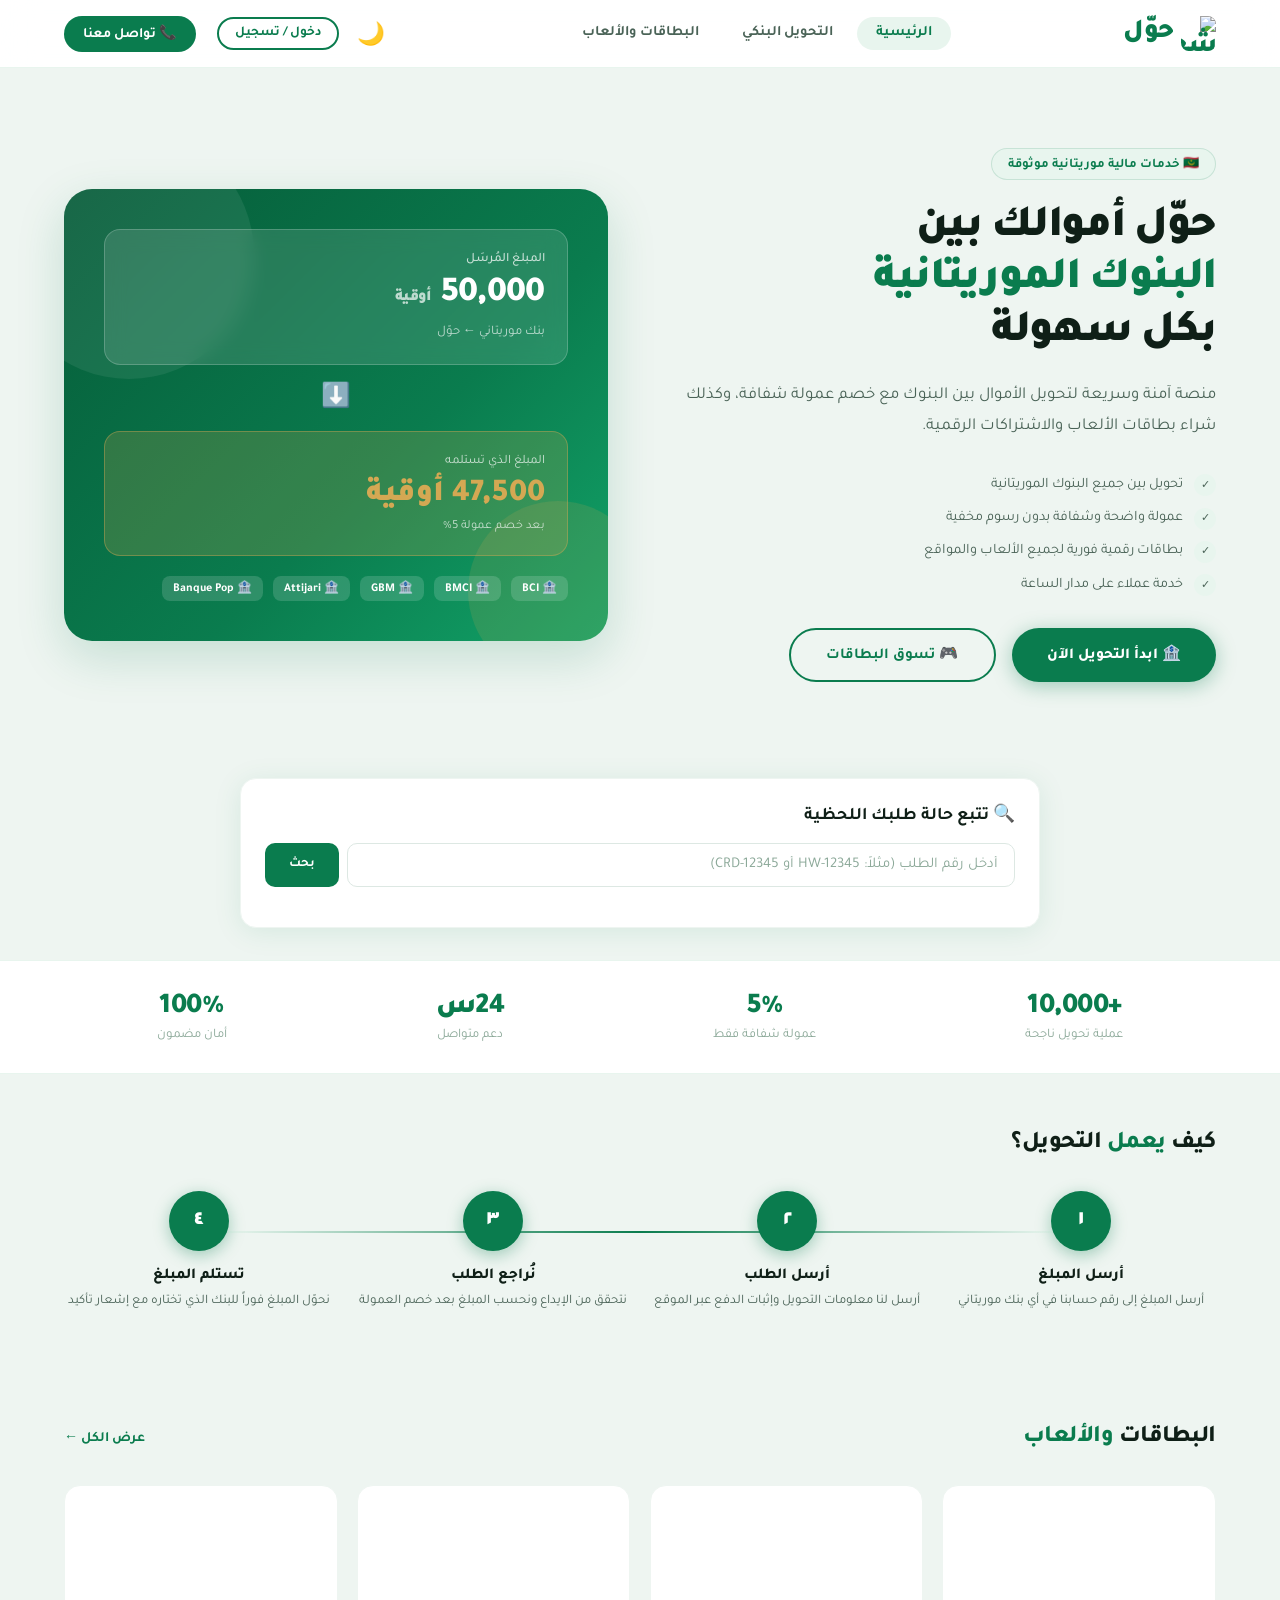
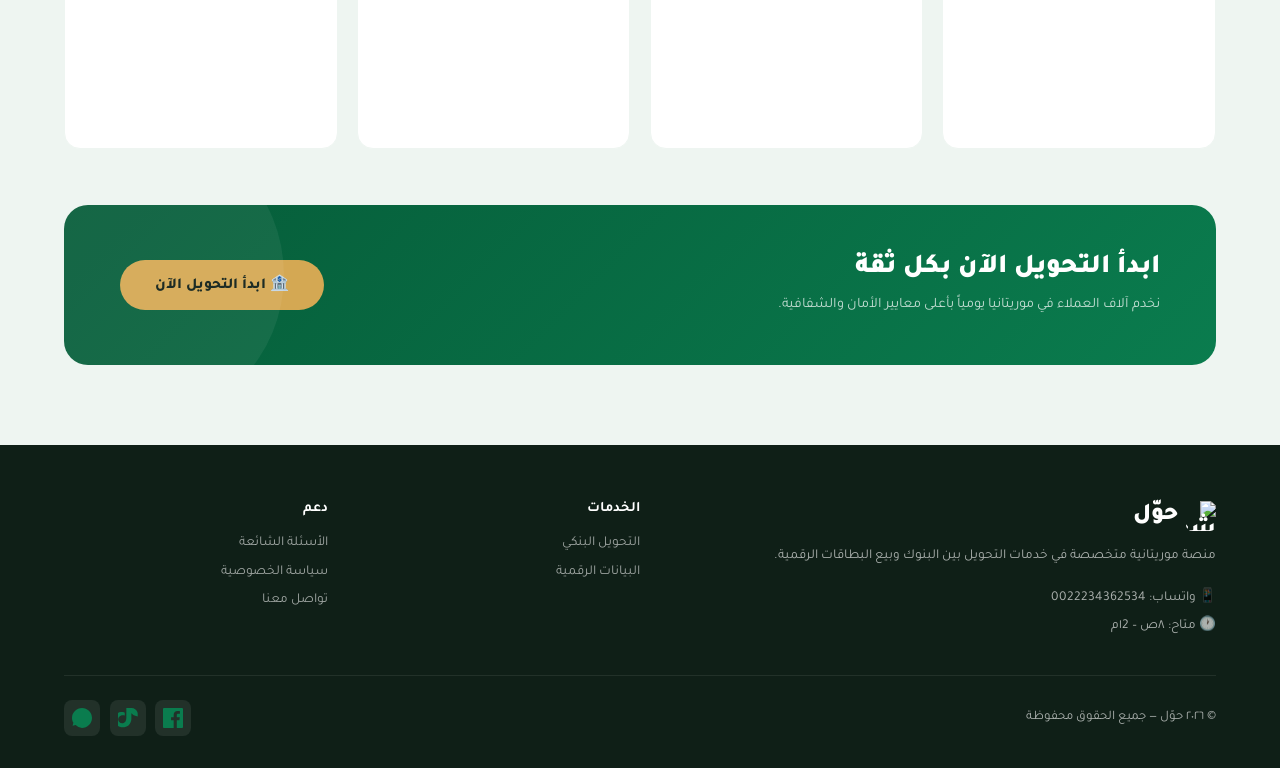
==== commit 838f5a5e: "حفظ التعديلات النهائية لملفات الموقع" ====
--- a/hwwil/public/index.html
+++ b/hwwil/public/index.html
@@ -25,7 +25,60 @@
 <link href="https://fonts.googleapis.com/css2?family=Tajawal:wght@300;400;500;700;800;900&display=swap" rel="stylesheet"/>
 <link rel="stylesheet" href="css/index.css"/>
 <link rel="stylesheet" href="css/main.css"/>
+
+<!-- ✅ سكربت سريع لمنع الوميض الأبيض عند فتح الموقع في الوضع الليلي -->
+<script>
+  const savedTheme = localStorage.getItem('theme') || 'light';
+  document.documentElement.setAttribute('data-theme', savedTheme);
+</script>
+
 <style>
+  /* ✅ متغيرات الوضع الليلي المحسنة (سواد أعمق وتباين أفضل) */
+  [data-theme="dark"] {
+    --white: #141414; /* خلفية البطاقات والمربعات */
+    --sand: #080808;  /* خلفية الموقع الأساسية (أسود عميق) */
+    --ink: #fdfdfd;   /* لون النصوص */
+    --mid: #a0a0a5;
+    --shadow: 0 12px 40px rgba(0, 0, 0, 0.95); /* شادو أسود كثيف وقوي */
+    --green-light: rgba(10, 124, 78, 0.2);
+  }
+
+  /* ✅ إبراز الشادو الأسود والحدود الخفيفة للبطاقات في الوضع الليلي فقط */
+  [data-theme="dark"] .order-card, 
+  [data-theme="dark"] .search-order-container, 
+  [data-theme="dark"] .game-card, 
+  [data-theme="dark"] .form-card,
+  [data-theme="dark"] .modal,
+  [data-theme="dark"] .success-card { 
+      box-shadow: var(--shadow) !important; 
+      border-color: #222 !important; /* لون حدود خفيف جداً لتمييز المربع */
+  }
+  
+  body { background-color: var(--sand); color: var(--ink); transition: background-color 0.3s ease, color 0.3s ease; }
+  
+  /* ✅ حل مشكلة الفوتر: يتم تغيير ألوانه للقائمة والفوتر فقط في الوضع الليلي */
+  nav, footer { transition: background-color 0.3s ease, border-color 0.3s ease; }
+  [data-theme="dark"] nav, [data-theme="dark"] footer { background-color: var(--white) !important; }
+  [data-theme="dark"] nav { border-bottom: 1px solid var(--sand) !important; }
+  [data-theme="dark"] footer { border-top: 1px solid var(--sand) !important; }
+  
+  /* ✅ تحسين ألوان نصوص الفوتر في الوضع الليلي */
+  [data-theme="dark"] .footer-desc, 
+  [data-theme="dark"] .footer-contact-item, 
+  [data-theme="dark"] .fl a, 
+  [data-theme="dark"] .footer-bottom div { color: var(--mid) !important; }
+  [data-theme="dark"] .fh { color: var(--ink) !important; }
+
+  .order-card, .search-order-container, .game-card, .form-card, .modal { transition: background-color 0.3s ease, border-color 0.3s ease; }
+
+  /* ✅ تأثيرات التحميل الوهمية (Skeleton Loaders) */
+  @keyframes pulse-bg {
+    0% { background-color: var(--sand); }
+    50% { background-color: rgba(150, 150, 150, 0.2); }
+    100% { background-color: var(--sand); }
+  }
+  .skeleton { animation: pulse-bg 1.5s infinite ease-in-out; border-radius: 4px; }
+
   .section-title-sm { font-size: 1.4rem; font-weight: 800; color: var(--ink); margin-bottom: 1.5rem; display: flex; align-items: center; gap: 0.6rem; }
   .section-title-sm span { font-size: 1.8rem; }
   .order-card { background: var(--white); border: 1.5px solid var(--sand); border-radius: 12px; padding: 1.2rem; margin-bottom: 1rem; box-shadow: var(--shadow); }
@@ -36,79 +89,90 @@
   .status-done { background: var(--green-light); color: var(--green); }
   .status-rejected { background: var(--red-light); color: var(--red); }
 
-/* ✅ تعديل السلايدر ليكون أنحف وبدون حواف */
-.main-slider { 
-    position: relative; 
-    width: 100vw; 
-    left: 50%; 
-    right: 50%; 
-    margin-left: -50vw; 
-    margin-right: -50vw; 
-    margin-bottom: 2rem; 
-    overflow: hidden; 
-    aspect-ratio: 21/6; /* أنحف لصور البانر */
-    background: #eee; 
-}
-.slider-wrapper { display: flex; width: 100%; height: 100%; transition: transform 0.5s ease-in-out; }
-.slide { min-width: 100%; height: 100%; position: relative; }
-.slide img { width: 100%; height: 100%; object-fit: cover; }
-.slider-nav { position: absolute; top: 50%; width: 100%; display: flex; justify-content: space-between; transform: translateY(-50%); padding: 0 1rem; pointer-events: none; z-index: 10; }
-
-/* ✅ أزرار التنقل بيضاوية وخضراء كما طلبت */
-.nav-btn { 
-    background: var(--green); 
-    color: white; 
-    border: none; 
-    width: 50px; 
-    height: 35px; 
-    border-radius: 25px; 
-    cursor: pointer; 
-    pointer-events: auto; 
-    display: flex; 
-    align-items: center; 
-    justify-content: center; 
-    font-size: 1.2rem; 
-    transition: background 0.3s; 
-}
-.nav-btn:hover { background: var(--green-dark); }
-
-.slider-dots { position: absolute; bottom: 15px; left: 50%; transform: translateX(-50%); display: flex; gap: 8px; z-index: 10; }
-.dot { width: 10px; height: 10px; border-radius: 50%; background: rgba(255,255,255,0.5); cursor: pointer; }
-.dot.active { background: white; width: 25px; border-radius: 10px; }
-
-/* ✅ زر تسوق الآن بيضاوي ذهبي (بدل البرتقالي) */
-.slider-shop-btn {
-    position: absolute;
-    bottom: 20px;
-    left: 50%;
-    transform: translateX(-50%);
-    background: var(--gold);
-    color: white;
-    border: 2px solid white;
-    padding: 8px 30px;
-    border-radius: 50px;
-    font-weight: 800;
-    cursor: pointer;
-    box-shadow: 0 4px 15px rgba(0,0,0,0.3);
-    z-index: 5;
-    white-space: nowrap;
-}
-
-/* ✅ التأكد من أن صور الألعاب تملأ المربعات */
-.game-cover { padding: 0 !important; display: block !important; position: relative; overflow: hidden; }
-.game-cover-img { width: 100% !important; height: 100% !important; object-fit: cover !important; border-radius: 12px 12px 0 0 !important; }
-
-@media (max-width: 800px) {
-    nav { flex-wrap: wrap !important; padding: 0.8rem !important; }
-    .logo { order: 1; }
-    .nav-right { order: 2; }
-    .nav-tabs { display: flex !important; order: 3; width: 100%; margin-top: 1rem; overflow-x: auto; white-space: nowrap; padding-bottom: 0.5rem; justify-content: flex-start !important; -ms-overflow-style: none; scrollbar-width: none; }
-    .nav-tabs::-webkit-scrollbar { display: none; }
-    .nav-tab { flex-shrink: 0; font-size: 0.85rem !important; }
-    #navLoginBtn { padding: 0.4rem 0.6rem !important; font-size: 0.75rem !important; margin-left: 0.3rem !important; }
-    .whatsapp-btn { padding: 0.4rem 0.6rem !important; font-size: 0.75rem !important; }
-    .main-slider { aspect-ratio: 16/9; }
-}
+  /* السلايدر والتصميم السابق */
+  .main-slider { 
+      position: relative; width: 100vw; left: 50%; right: 50%; margin-left: -50vw; margin-right: -50vw; 
+      margin-top: 3.5rem; margin-bottom: 2rem; overflow: hidden; aspect-ratio: 21/6; background: #000; 
+      box-shadow: inset 0 0 50px rgba(0,0,0,0.8), 0 10px 30px rgba(0,0,0,0.5); 
+  }
+  .slider-wrapper { display: flex; width: 100%; height: 100%; transition: transform 0.6s ease-in-out; }
+  .slide { min-width: 100%; height: 100%; position: relative; cursor: pointer; }
+  .slide img { width: 100%; height: 100%; object-fit: cover; display: block; }
+  .slider-nav { position: absolute; top: 50%; width: 100%; display: flex; justify-content: space-between; transform: translateY(-50%); padding: 0 1.5rem; pointer-events: none; z-index: 10; }
+  .nav-btn { background: rgba(0, 0, 0, 0.5); color: white; border: none; width: 45px; height: 45px; border-radius: 50%; cursor: pointer; pointer-events: auto; display: flex; align-items: center; justify-content: center; font-size: 1.2rem; transition: 0.3s; }
+  .nav-btn:hover { background: rgba(0, 0, 0, 0.8); transform: scale(1.1); }
+  .slider-dots { position: absolute; bottom: 15px; left: 50%; transform: translateX(-50%); display: flex; gap: 8px; z-index: 10; }
+  .dot { width: 10px; height: 10px; border-radius: 50%; background: rgba(255,255,255,0.4); cursor: pointer; transition: 0.3s; }
+  .dot.active { background: white; width: 25px; border-radius: 10px; }
+  .slider-shop-btn {
+      position: absolute; bottom: 35px; left: 50%; transform: translateX(-50%);
+      background: #ffffff; color: var(--green) !important; border: none; padding: 12px 50px; 
+      border-radius: 50px; font-weight: 900; font-size: 1.1rem; cursor: pointer;
+      box-shadow: 0 0 20px rgba(255, 255, 255, 0.8), 0 0 40px rgba(255, 255, 255, 0.4); 
+      z-index: 15; white-space: nowrap; transition: all 0.3s ease;
+  }
+  .slider-shop-btn:hover { transform: translateX(-50%) translateY(-3px) scale(1.05); box-shadow: 0 0 30px rgba(255, 255, 255, 1), 0 0 50px rgba(255, 255, 255, 0.6); }
+  .game-cover { padding: 0 !important; display: block !important; position: relative; overflow: hidden; height: 180px; }
+  .game-cover-img { width: 100% !important; height: 100% !important; object-fit: cover !important; border-radius: 12px 12px 0 0 !important; }
+
+  @media (max-width: 800px) {
+      /* 1. ترتيب القائمة العلوية بشكل أنيق ومدمج جداً */
+      nav { 
+          flex-wrap: wrap !important; 
+          padding: 8px 15px !important; 
+          justify-content: space-between !important;
+      }
+      .logo { order: 1; margin-bottom: 5px; }
+      .nav-right { 
+          order: 2; 
+          display: flex;
+          align-items: center;
+          gap: 8px; 
+          margin-bottom: 5px;
+      }
+      #navLoginBtn, .whatsapp-btn {
+          padding: 0.35rem 0.6rem !important;
+          font-size: 0.75rem !important;
+          margin: 0 !important;
+      }
+      
+      /* التبويبات بخط فاصل وتوسيط مثالي */
+      .nav-tabs { 
+          display: flex !important; 
+          order: 3; 
+          width: 100%; 
+          margin-top: 2px !important; 
+          padding-top: 8px !important;
+          padding-bottom: 5px !important;
+          border-top: 1px solid var(--sand); 
+          overflow-x: auto; 
+          white-space: nowrap; 
+          justify-content: center !important; 
+          gap: 15px;
+      }
+      .nav-tab {
+          font-size: 0.85rem !important;
+          padding: 0.4rem 0.8rem !important;
+      }
+      
+      /* 2. إرجاع السلايدر ليمتد على كامل الشاشة (من الحافة للحافة) بدون حواف دائرية */
+      .main-slider { 
+          position: relative !important;
+          width: 100vw !important;
+          left: 50% !important;
+          right: 50% !important;
+          margin-left: -50vw !important;
+          margin-right: -50vw !important;
+          border-radius: 0 !important; 
+          margin-top: 2.5rem !important; 
+          aspect-ratio: 16/9 !important; 
+      } 
+      .slider-shop-btn { 
+          padding: 8px 30px !important; 
+          font-size: 0.95rem !important; 
+          bottom: 20px !important; 
+      }
+  }
 </style>
 </head>
 <body style="margin: 0; padding: 0; overflow-x: hidden;">
@@ -123,7 +187,9 @@
     <button class="nav-tab" onclick="showPage('cards')">البطاقات والألعاب</button>
     <button class="nav-tab" id="navProfileBtn" onclick="showPage('profile')" style="display:none;">👤 حسابي</button>
   </div>
-  <div class="nav-right">
+  <div class="nav-right" style="display:flex; align-items:center;">
+    <!-- ✅ زر تبديل الوضع الليلي والنهاري -->
+    <button id="themeToggleBtn" onclick="toggleTheme()" style="background:none; border:none; font-size:1.4rem; cursor:pointer; padding:0 5px; transition: transform 0.3s; outline:none;" title="الوضع الليلي">🌙</button>
     <button class="btn-outline" id="navLoginBtn" onclick="openAuthModal()" style="padding: 0.4rem 1rem; font-size: 0.85rem; margin-left: 0.5rem;">دخول / تسجيل</button>
     <button class="whatsapp-btn" onclick="window.open('https://wa.me/22234362534','_blank')">📞 تواصل معنا</button>
   </div>
@@ -206,7 +272,12 @@
       <h2 class="section-title">البطاقات <span>والألعاب</span></h2>
       <a href="#" class="see-all" onclick="showPage('cards');return false">عرض الكل ←</a>
     </div>
-    <div class="games-grid" id="homeGamesGrid"></div>
+    <div class="games-grid" id="homeGamesGrid">
+      <div class="game-card" style="border-color: var(--sand);"><div class="game-cover skeleton" style="height: 180px; border-radius: 12px 12px 0 0;"></div><div class="game-body"><div class="skeleton" style="height: 1.2rem; width: 70%; margin-bottom: 0.8rem;"></div><div class="skeleton" style="height: 0.9rem; width: 40%;"></div></div></div>
+      <div class="game-card" style="border-color: var(--sand);"><div class="game-cover skeleton" style="height: 180px; border-radius: 12px 12px 0 0;"></div><div class="game-body"><div class="skeleton" style="height: 1.2rem; width: 70%; margin-bottom: 0.8rem;"></div><div class="skeleton" style="height: 0.9rem; width: 40%;"></div></div></div>
+      <div class="game-card" style="border-color: var(--sand);"><div class="game-cover skeleton" style="height: 180px; border-radius: 12px 12px 0 0;"></div><div class="game-body"><div class="skeleton" style="height: 1.2rem; width: 70%; margin-bottom: 0.8rem;"></div><div class="skeleton" style="height: 0.9rem; width: 40%;"></div></div></div>
+      <div class="game-card" style="border-color: var(--sand);"><div class="game-cover skeleton" style="height: 180px; border-radius: 12px 12px 0 0;"></div><div class="game-body"><div class="skeleton" style="height: 1.2rem; width: 70%; margin-bottom: 0.8rem;"></div><div class="skeleton" style="height: 0.9rem; width: 40%;"></div></div></div>
+    </div>
   </div>
 
   <div style="max-width:1300px;margin:0 auto">
@@ -313,13 +384,19 @@
 <div style="margin-bottom: 3.5rem; background: var(--white); padding: 2rem; border-radius: 16px; border: 1.5px solid var(--sand); box-shadow: var(--shadow); margin-top: 2rem;">
   <h3 class="section-title-sm"><span>🎮</span> شحن الألعاب</h3>
   <p style="color: var(--muted); margin-bottom: 1.5rem; font-size: 0.9rem;">شحن فوري لأشهر الألعاب (ببجي، فري فاير، والمزيد)</p>
-  <div class="games-grid" id="gamesOnlyGrid"></div>
+  <div class="games-grid" id="gamesOnlyGrid">
+    <div class="game-card" style="border-color: var(--sand);"><div class="game-cover skeleton" style="height: 180px; border-radius: 12px 12px 0 0;"></div><div class="game-body"><div class="skeleton" style="height: 1.2rem; width: 70%; margin-bottom: 0.8rem;"></div><div class="skeleton" style="height: 0.9rem; width: 40%;"></div></div></div>
+    <div class="game-card" style="border-color: var(--sand);"><div class="game-cover skeleton" style="height: 180px; border-radius: 12px 12px 0 0;"></div><div class="game-body"><div class="skeleton" style="height: 1.2rem; width: 70%; margin-bottom: 0.8rem;"></div><div class="skeleton" style="height: 0.9rem; width: 40%;"></div></div></div>
+  </div>
 </div>
 
 <div style="margin-bottom: 3.5rem; background: var(--white); padding: 2rem; border-radius: 16px; border: 1.5px solid var(--sand); box-shadow: var(--shadow);">
   <h3 class="section-title-sm"><span>💳</span> بطاقات واشتراكات</h3>
   <p style="color: var(--muted); margin-bottom: 1.5rem; font-size: 0.9rem;">اشتراكات وبطاقات هدايا (نتفلكس، آبل، بلايستيشن، والمزيد)</p>
-  <div class="games-grid" id="servicesOnlyGrid"></div>
+  <div class="games-grid" id="servicesOnlyGrid">
+    <div class="game-card" style="border-color: var(--sand);"><div class="game-cover skeleton" style="height: 180px; border-radius: 12px 12px 0 0;"></div><div class="game-body"><div class="skeleton" style="height: 1.2rem; width: 70%; margin-bottom: 0.8rem;"></div><div class="skeleton" style="height: 0.9rem; width: 40%;"></div></div></div>
+    <div class="game-card" style="border-color: var(--sand);"><div class="game-cover skeleton" style="height: 180px; border-radius: 12px 12px 0 0;"></div><div class="game-body"><div class="skeleton" style="height: 1.2rem; width: 70%; margin-bottom: 0.8rem;"></div><div class="skeleton" style="height: 0.9rem; width: 40%;"></div></div></div>
+  </div>
 </div>
   </div>
 </div>
@@ -339,13 +416,11 @@
 
 <div id="myTransfersContainer">
   <div id="myTransfersList">
-    <p style="text-align:center; padding:2rem; color:var(--muted);">⏳ جاري جلب التحويلات...</p>
   </div>
 </div>
 
 <div id="myCardsContainer" style="display:none;">
   <div id="myCardsList">
-    <p style="text-align:center; padding:2rem; color:var(--muted);">⏳ جاري جلب البطاقات...</p>
   </div>
 </div>
   </div>
@@ -431,7 +506,8 @@
     <span style="background:var(--white); padding:0 10px; position:relative; z-index:2;">أو</span>
   </div>
 
-  <button class="submit-btn" style="background:#fff; color:var(--ink); border:1.5px solid var(--sand); display:flex; align-items:center; justify-content:center; gap:.8rem;" onclick="handleAuthGoogle()">
+  <!-- ✅ تم تعديل خلفية الزر لتعمل بانسجام مع الوضع الليلي والنهاري -->
+  <button class="submit-btn" style="background:var(--white); color:var(--ink); border:1.5px solid var(--sand); display:flex; align-items:center; justify-content:center; gap:.8rem;" onclick="handleAuthGoogle()">
     <img src="https://www.gstatic.com/firebasejs/ui/2.0.0/images/auth/google.svg" style="width:20px;">
     المتابعة باستخدام Google
   </button>
@@ -455,7 +531,7 @@
       <div class="fh">الخدمات</div>
       <ul class="fl">
         <li><a href="#" onclick="showPage('transfer');return false">التحويل البنكي</a></li>
-        <li><a href="#" onclick="showPage('cards');return false">البطاقات الرقمية</a></li>
+        <li><a href="#" onclick="showPage('cards');return false">البيانات الرقمية</a></li>
       </ul>
     </div>
     <div>
@@ -470,9 +546,15 @@
   <div class="footer-bottom">
     <div>© ٢٠٢٦ حوّل — جميع الحقوق محفوظة</div>
     <div class="footer-social">
-      <button class="soc" onclick="window.open('https://www.facebook.com/share/1HhNm2E6GH/?mibextid=wwXIfr','_blank')">📘</button>
-      <button class="soc" onclick="window.open('https://www.tiktok.com/@hawwil2.web.app?_r=1&_t=ZS-96BizYmtasS','_blank')">📱</button>
-      <button class="soc" onclick="window.open('https://wa.me/22234362534','_blank')">💬</button>
+      <button class="soc" style="display:flex; align-items:center; justify-content:center; padding:8px;" onclick="window.open('https://www.facebook.com/share/1HhNm2E6GH/?mibextid=wwXIfr','_blank')">
+        <svg viewBox="0 0 24 24" width="20" height="20" fill="#0A7C4E"><path d="M22.675 0H1.325C.593 0 0 .593 0 1.325v21.351C0 23.407.593 24 1.325 24H12.82v-9.294H9.692v-3.622h3.128V8.413c0-3.1 1.893-4.788 4.659-4.788 1.325 0 2.463.099 2.795.143v3.24l-1.918.001c-1.504 0-1.795.715-1.795 1.763v2.313h3.587l-.467 3.622h-3.12V24h6.116c.73 0 1.323-.593 1.323-1.325V1.325C24 .593 23.407 0 22.675 0z"/></svg>
+      </button>
+      <button class="soc" style="display:flex; align-items:center; justify-content:center; padding:8px;" onclick="window.open('https://www.tiktok.com/@hawwil2.web.app?_r=1&_t=ZS-96BizYmtasS','_blank')">
+        <svg viewBox="0 0 24 24" width="20" height="20" fill="#0A7C4E"><path d="M12.525.02c1.31-.02 2.61-.01 3.91.04 1.5.06 2.92.54 4.19 1.45.69.5 1.3 1.1 1.8 1.82.52.74.87 1.58 1.05 2.47.16.8.2 1.62.2 2.44v1.89c-1.34-.14-2.65-.47-3.87-1.04-1.01-.48-1.93-1.12-2.73-1.9-.3-.29-.58-.6-.83-.93-.05-.07-.11-.14-.17-.22v6.62c-.01 2.22-.64 4.38-1.83 6.18-1.14 1.73-2.76 3.03-4.66 3.73-1.81.66-3.8.84-5.74.52-1.82-.3-3.48-1.1-4.88-2.31-1.32-1.14-2.28-2.64-2.76-4.32-.47-1.63-.5-3.37-.12-4.99.37-1.58 1.16-3.03 2.29-4.18 1.25-1.27 2.87-2.11 4.67-2.38 1.37-.2 2.76-.11 4.07.29.35.1.7.23 1.04.38v3.42c-1.42-.51-2.98-.54-4.42-.08-1.13.36-2.12 1.1-2.75 2.1-.56.88-.82 1.95-.73 3.02.09 1.07.54 2.08 1.28 2.85 1.05 1.09 2.59 1.59 4.1 1.36 1.47-.23 2.76-1.14 3.47-2.45.64-1.18.91-2.54.89-3.9v-13.6c.01 0 .01 0 0 0z"/></svg>
+      </button>
+      <button class="soc" style="display:flex; align-items:center; justify-content:center; padding:8px;" onclick="window.open('https://wa.me/22234362534','_blank')">
+        <svg viewBox="0 0 24 24" width="20" height="20" fill="#0A7C4E"><path d="M17.472 14.382c-.297-.149-1.758-.867-2.03-.967-.273-.099-.471-.148-.67.15-.197.297-.767.966-.94 1.164-.173.199-.347.223-.644.075-.297-.15-1.255-.463-2.39-1.328-.883-.788-1.48-1.761-1.653-2.059-.173-.297-.018-.458.13-.606.134-.133.298-.347.446-.52.149-.174.198-.298.298-.497.099-.198.05-.371-.025-.52-.05-.148-.67-1.613-.918-2.194-.242-.582-.487-.5-.67-.504-.173-.005-.371-.005-.57-.005s-.52.075-.792.37c-.272.297-1.04 1.016-1.04 2.479 0 1.462 1.065 2.875 1.213 3.074.149.198 2.096 3.2 5.077 4.487.709.306 1.262.489 1.694.625.712.227 1.36.195 1.871.123.57-.081 1.758-.47 2.006-1.123.248-.653.248-1.213.173-1.328-.074-.115-.272-.188-.57-.337L17.472 14.382zM12.004 0C5.383 0 0 5.38 0 12c0 2.124.61 4.103 1.661 5.772l-.986 3.593 3.692-.968A11.948 11.948 0 0 0 12.004 24c6.621 0 12.004-5.38 12.004-12s-5.383-12-12.004-12z"/></svg>
+      </button>
     </div>
   </div>
 </footer>
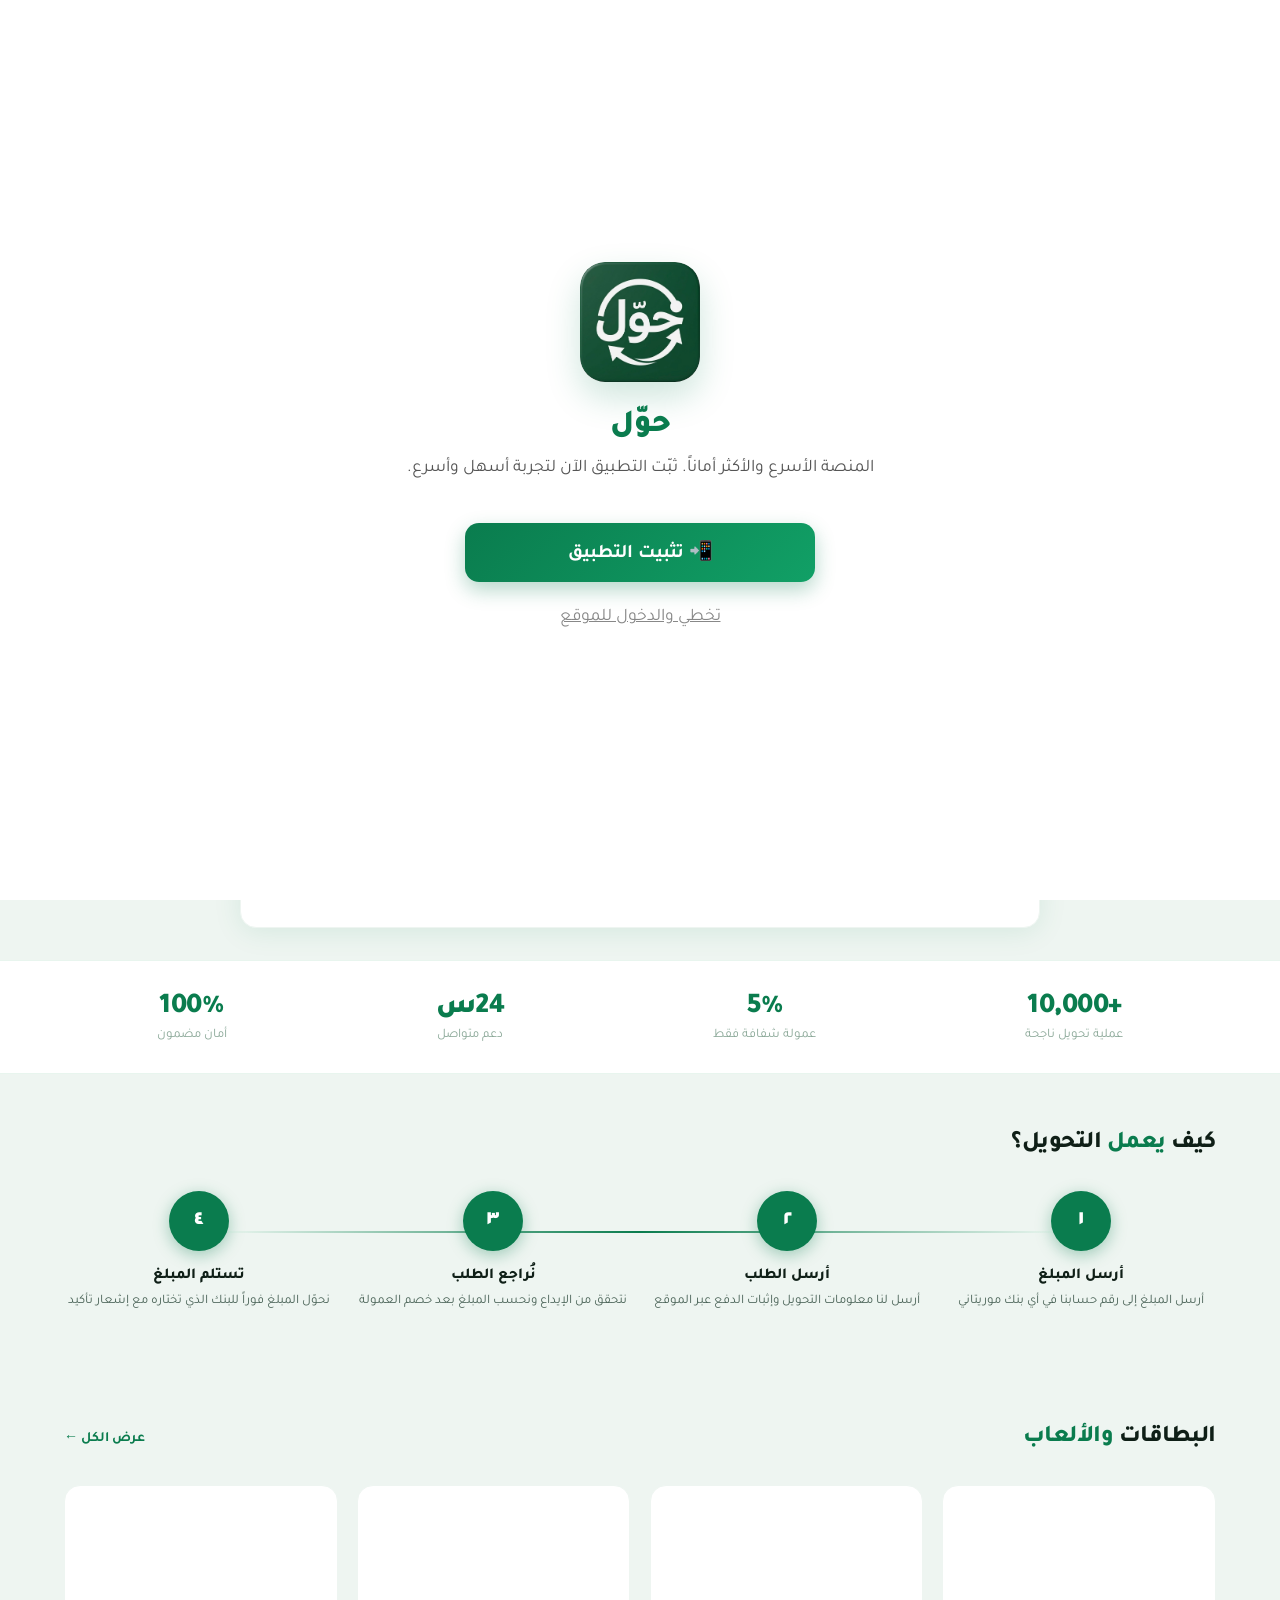
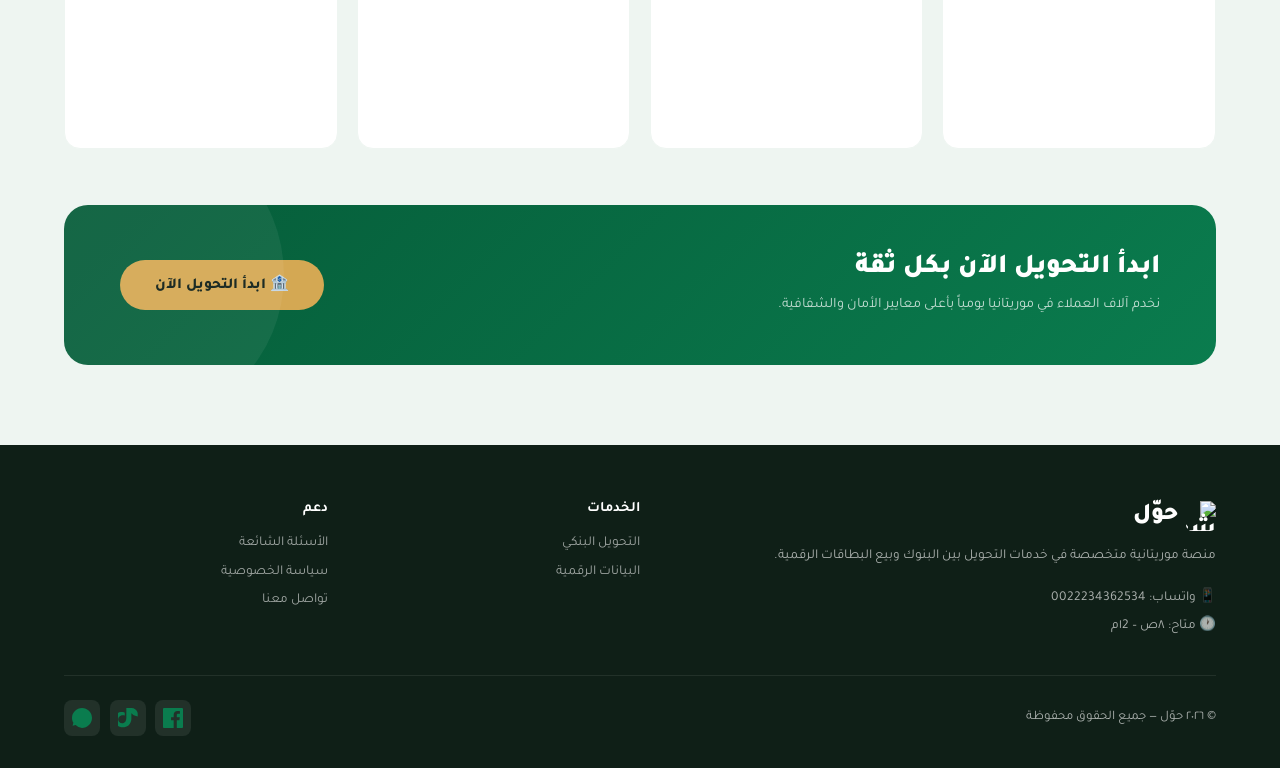
==== commit 0aec5c93: "حفظ التعديلات النهائية لملفات الموقع" ====
--- a/hwwil/public/index.html
+++ b/hwwil/public/index.html
@@ -1,6 +1,7 @@
 <!DOCTYPE html>
 <html lang="ar" dir="rtl">
 <head><meta name="google-site-verification" content="wZn0Ly3qdV8YL1zXf5QxvAl361QUA0ZazM_RmFTi9qs" />
+  <link rel="manifest" href="manifest.json">
 <meta charset="UTF-8"/>
 <meta name="viewport" content="width=device-width, initial-scale=1.0"/>
 <title>حوّل | خدمات التحويل والبطاقات الرقمية</title>
@@ -558,6 +559,86 @@
     </div>
   </div>
 </footer>
+<div id="pwa-splash" style="position: fixed; top: 0; left: 0; width: 100vw; height: 100vh; background: #ffffff; z-index: 999999; display: flex; flex-direction: column; align-items: center; justify-content: center; font-family: 'Tajawal', sans-serif; transition: opacity 0.4s ease;">
+  
+  <img src="apple-icon.png" alt="شعار حوّل" style="width: 120px; height: 120px; border-radius: 25px; box-shadow: 0 15px 35px rgba(10,124,78,0.2); margin-bottom: 25px; animation: float 3s ease-in-out infinite;">
+  
+  <h1 style="font-size: 2rem; color: #0A7C4E; font-weight: 900; margin: 0 0 10px 0;">حوّل</h1>
+  <p style="font-size: 1.1rem; color: #555; text-align: center; max-width: 80%; margin: 0 0 40px 0; line-height: 1.6;">المنصة الأسرع والأكثر أماناً. ثبّت التطبيق الآن لتجربة أسهل وأسرع.</p>
+  
+  <button onclick="handleAppInstall()" style="background: linear-gradient(135deg, #0A7C4E, #11A066); color: white; border: none; padding: 16px 0; width: 85%; max-width: 350px; border-radius: 14px; font-size: 1.2rem; font-weight: bold; cursor: pointer; box-shadow: 0 8px 20px rgba(10,124,78,0.3); margin-bottom: 15px; font-family: inherit;">📲 تثبيت التطبيق</button>
+  
+  <button onclick="skipSplash()" style="background: transparent; color: #888; border: none; font-size: 1.1rem; cursor: pointer; text-decoration: underline; font-family: inherit; padding: 10px;">تخطي والدخول للموقع</button>
+
+  <style>
+    @keyframes float { 0% { transform: translateY(0px); } 50% { transform: translateY(-10px); } 100% { transform: translateY(0px); } }
+    @keyframes slideUp { from { transform: translateY(100%); } to { transform: translateY(0); } }
+  </style>
+</div>
+
+<div id="ios-instructions" style="display: none; position: fixed; bottom: 0; left: 0; width: 100%; background: white; padding: 30px 20px 40px 20px; border-radius: 25px 25px 0 0; box-shadow: 0 -10px 40px rgba(0,0,0,0.15); z-index: 1000000; text-align: center; font-family: 'Tajawal', sans-serif; box-sizing: border-box; animation: slideUp 0.4s ease-out;">
+  <div style="width: 50px; height: 5px; background: #ddd; border-radius: 10px; margin: 0 auto 20px auto;"></div>
+  <h3 style="color: #0A7C4E; margin: 0 0 15px 0; font-size: 1.4rem;">لتثبيت التطبيق على آيفون 🍏</h3>
+  <p style="color: #555; font-size: 1.1rem; line-height: 1.6; margin-bottom: 20px;">
+    1. اضغط على زر المشاركة <svg viewBox="0 0 24 24" width="20" height="20" style="vertical-align: middle;" fill="none" stroke="#0A7C4E" stroke-width="2"><path d="M4 12v8a2 2 0 0 0 2 2h12a2 2 0 0 0 2-2v-8M16 6l-4-4-4 4M12 2v13"/></svg> أسفل الشاشة.<br>
+    2. اختر <strong>"إضافة للشاشة الرئيسية"</strong> (Add to Home Screen) 📱.
+  </p>
+  <button onclick="document.getElementById('ios-instructions').style.display='none'" style="background: #f0f0f0; color: #333; border: none; padding: 12px 30px; border-radius: 10px; font-size: 1rem; font-weight: bold; cursor: pointer; font-family: inherit;">فهمت ذلك</button>
+</div>
+
+<script>
+  let deferredPrompt;
+  const splashScreen = document.getElementById('pwa-splash');
+  const iosModal = document.getElementById('ios-instructions');
+
+  // إخفاء الواجهة فوراً إذا كان المستخدم قد دخل مسبقاً (تخطي أو تثبيت)
+  if (localStorage.getItem('hawwil_splash_dismissed') === 'true') {
+    splashScreen.style.display = 'none';
+  }
+
+  // التقاط حدث الأندرويد للتثبيت
+  window.addEventListener('beforeinstallprompt', (e) => {
+    e.preventDefault();
+    deferredPrompt = e;
+  });
+
+  function handleAppInstall() {
+    // التحقق هل الجهاز آيفون/آيباد
+    const isIOS = /iPad|iPhone|iPod/.test(navigator.userAgent) && !window.MSStream;
+    const isSafari = /^((?!chrome|android).)*safari/i.test(navigator.userAgent);
+
+    if (isIOS || isSafari) {
+      // إظهار تعليمات الآيفون
+      iosModal.style.display = 'block';
+    } else {
+      // تنفيذ تثبيت أندرويد
+      if (deferredPrompt) {
+        deferredPrompt.prompt();
+        deferredPrompt.userChoice.then((choiceResult) => {
+          if (choiceResult.outcome === 'accepted') {
+            skipSplash(); // إخفاء الواجهة إذا قبل التثبيت
+          }
+          deferredPrompt = null;
+        });
+      } else {
+        alert('يرجى التثبيت من إعدادات المتصفح (النقاط الثلاث) -> تثبيت التطبيق.');
+      }
+    }
+  }
+
+  function skipSplash() {
+    localStorage.setItem('hawwil_splash_dismissed', 'true');
+    splashScreen.style.opacity = '0';
+    setTimeout(() => { splashScreen.style.display = 'none'; }, 400);
+  }
+
+  // تفعيل ملف sw.js الضروري
+  if ('serviceWorker' in navigator) {
+    window.addEventListener('load', () => {
+      navigator.serviceWorker.register('/sw.js');
+    });
+  }
+</script>
 
 <div class="toast" id="toast"></div>
 <script type="module" src="js/index.js"></script>
